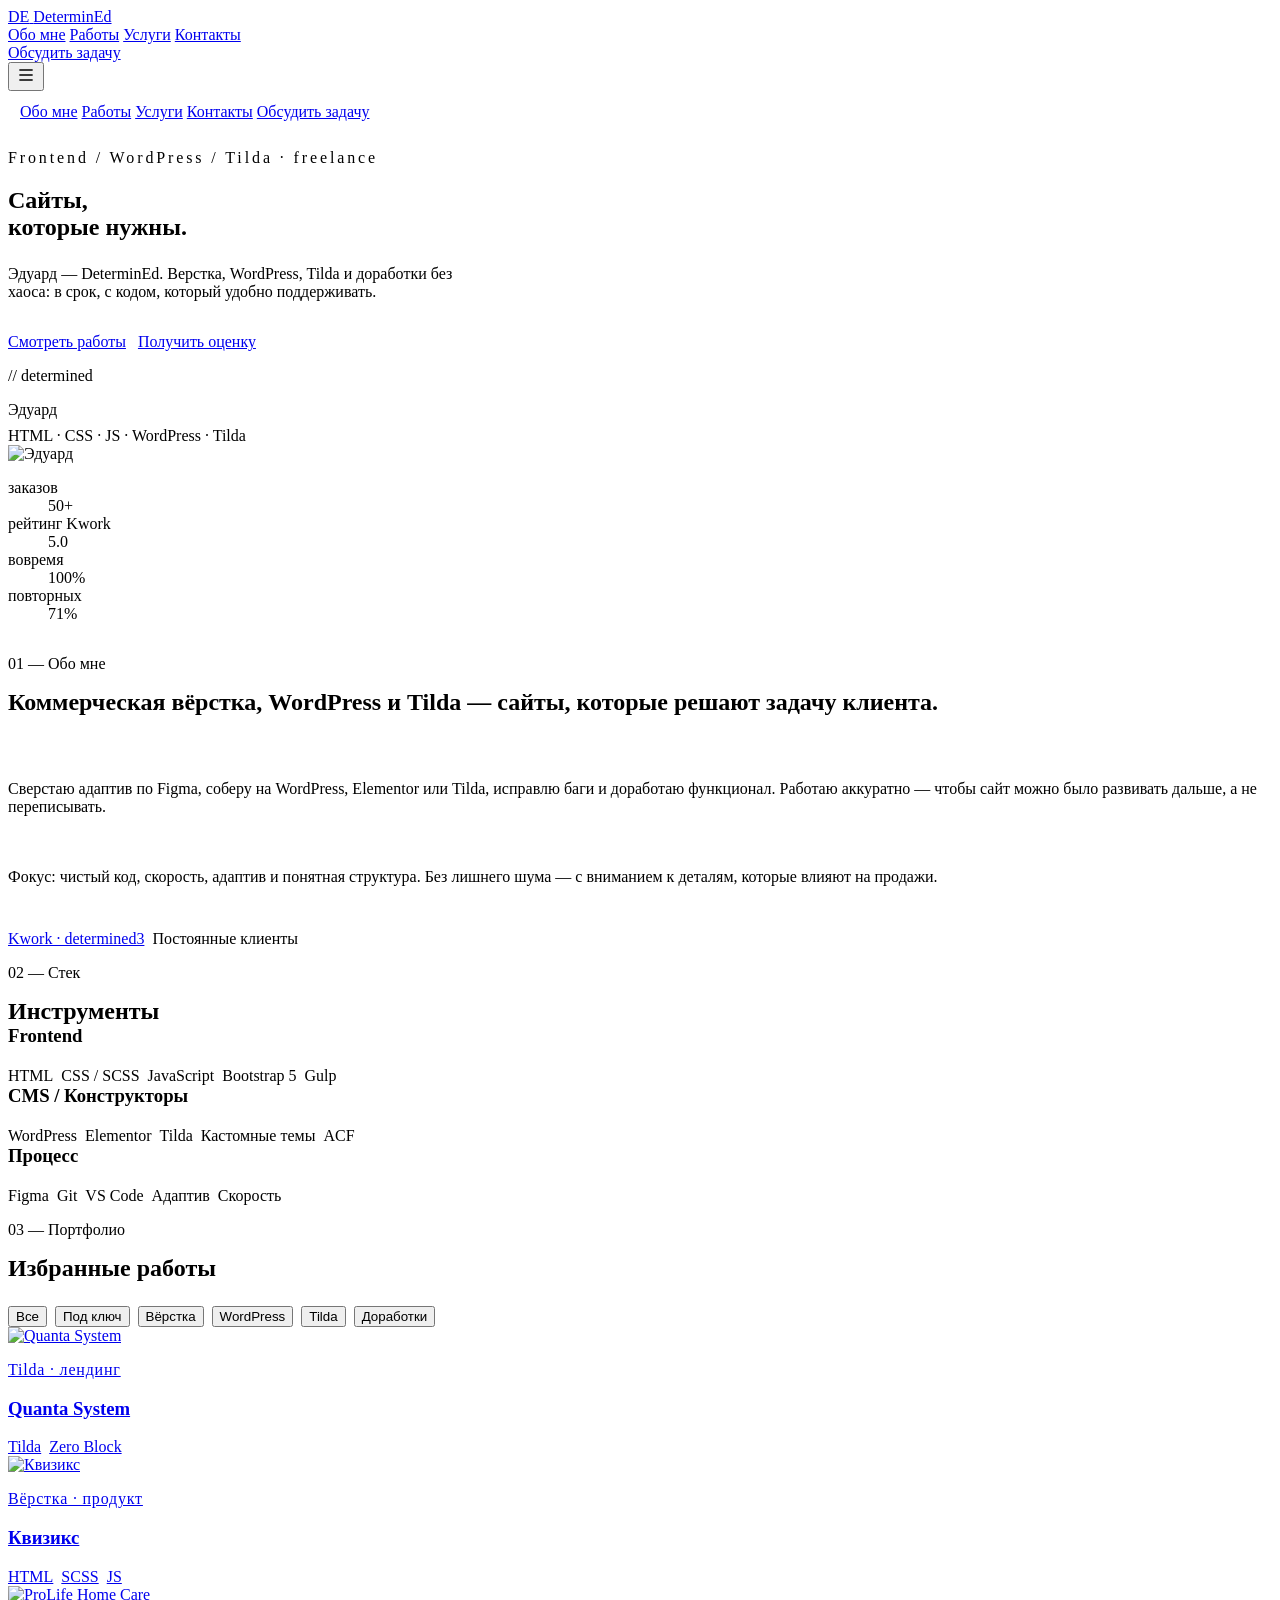
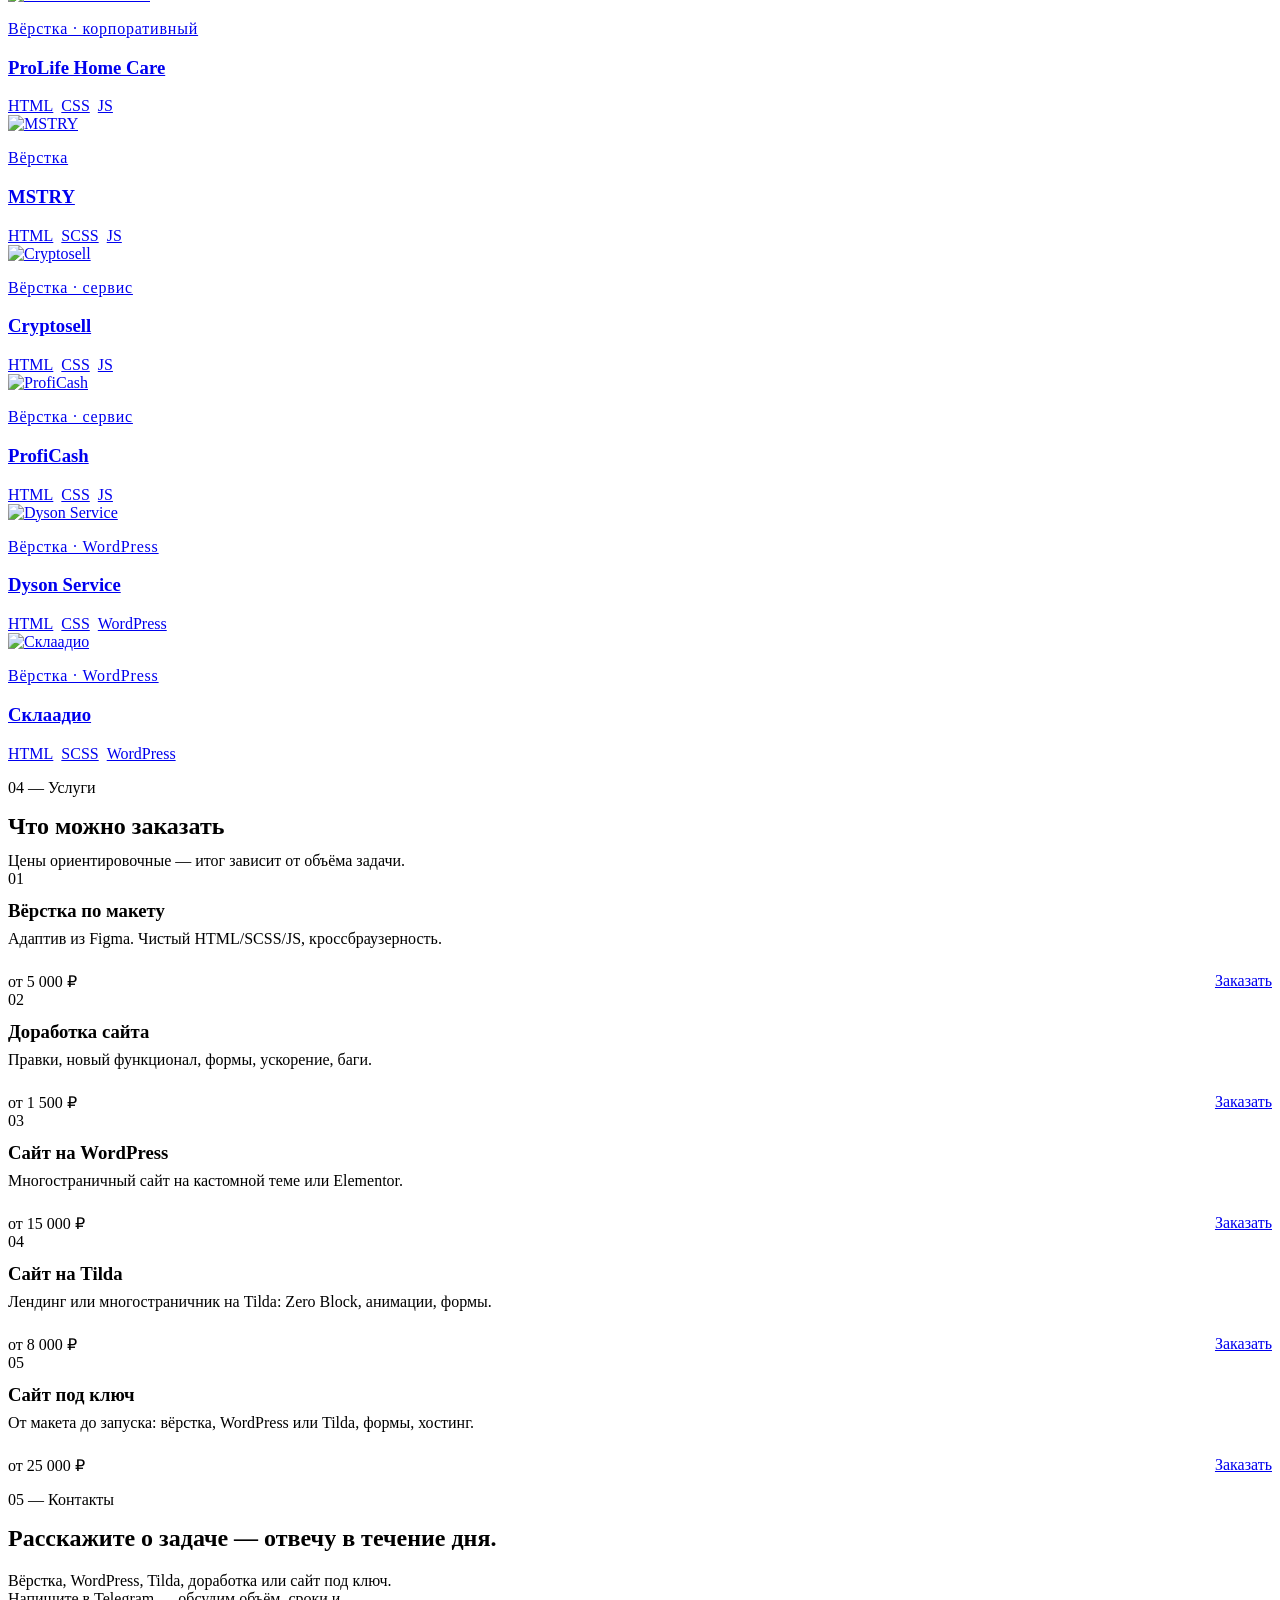
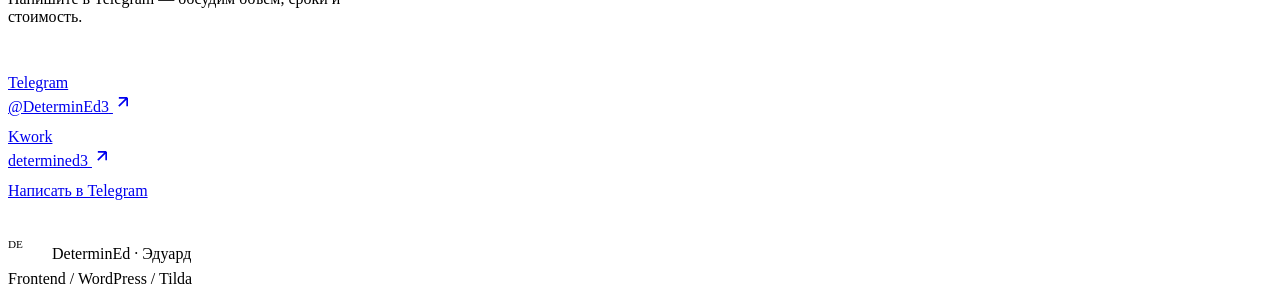
==== index.html @ ca836c9c "Add files via upload" ====
<!DOCTYPE html>
<html lang="ru">
<head>
  <meta charset="utf-8" />
  <meta name="viewport" content="width=device-width, initial-scale=1" />
  <title>DeterminEd — Эдуард</title>
  <meta name="description" content="Эдуард — Frontend, WordPress и Tilda. Верстка, сайты под ключ, доработки." />
  <meta name="theme-color" content="#0C0C0B" />
  <link rel="icon" type="image/svg+xml" href="favicon.svg" />
  <link rel="preconnect" href="https://fonts.googleapis.com" />
  <link rel="preconnect" href="https://fonts.gstatic.com" crossorigin />
  <link href="https://fonts.googleapis.com/css2?family=IBM+Plex+Mono:wght@400;500&family=Newsreader:opsz,wght@6..72,500;6..72,600&family=Outfit:wght@400;500;600&display=swap" rel="stylesheet" />
  <link rel="stylesheet" href="css/styles.css" />
</head>
<body>
  <!-- Header -->
  <header class="site-header">
    <div class="nav-bar">
      <a href="index.html" class="logo">
        <span class="logo-mark">DE</span>
        <span class="logo-text">DeterminEd</span>
      </a>
      <nav class="nav-links">
        <a href="#about">Обо мне</a>
        <a href="#work">Работы</a>
        <a href="#services">Услуги</a>
        <a href="#contact">Контакты</a>
      </nav>
      <div class="nav-cta">
        <a href="#contact" class="btn btn-primary btn-sm">Обсудить задачу</a>
      </div>
      <button type="button" class="menu-btn" id="menu-btn" aria-label="Открыть меню" aria-expanded="false">
        <svg width="20" height="20" viewBox="0 0 24 24" fill="none" stroke="currentColor" stroke-width="2"><path d="M4 6h16M4 12h16M4 18h16"/></svg>
      </button>
    </div>
    <div class="mobile-menu" id="mobile-menu">
      <nav style="padding:0.75rem">
        <a href="#about">Обо мне</a>
        <a href="#work">Работы</a>
        <a href="#services">Услуги</a>
        <a href="#contact">Контакты</a>
        <a href="#contact" class="btn btn-primary">Обсудить задачу</a>
      </nav>
    </div>
  </header>

  <!-- Hero -->
  <section class="hero">
    <div class="hero-grid">
      <div class="hero-animate">
        <p class="font-mono text-xs text-muted uppercase" style="letter-spacing:0.18em">Frontend / WordPress / Tilda · freelance</p>
        <h1 class="font-display text-5xl leading-tight tracking-tight" style="margin:1.25rem 0 0">
          Сайты,<br />которые нужны.
        </h1>
        <p class="text-lg text-muted" style="margin:1.5rem 0 0; max-width:28rem">
          Эдуард — DeterminEd. Верстка, WordPress, Tilda и доработки без хаоса: в срок, с кодом, который удобно поддерживать.
        </p>
        <div class="hero-animate-delay" style="margin-top:2rem; display:flex; flex-wrap:wrap; gap:0.75rem">
          <a href="#work" class="btn btn-primary btn-lg">Смотреть работы</a>
          <a href="#contact" class="btn btn-outline btn-lg">Получить оценку</a>
        </div>
      </div>
      <div class="hero-card hero-animate hero-animate-delay-2">
        <div class="hero-card-top">
          <div>
            <p class="font-mono text-xs text-muted">// determined</p>
            <p class="font-display text-4xl tracking-tight" style="margin:1rem 0 0">Эдуард</p>
            <p class="text-muted" style="margin:0.5rem 0 0">HTML · CSS · JS · WordPress · Tilda</p>
          </div>
          <div class="hero-avatar-wrap">
            <img src="images/avatar.jpg" alt="Эдуард" class="hero-avatar" width="96" height="96" />
          </div>
        </div>
        <dl class="stats">
          <div><dt>заказов</dt><dd>50+</dd></div>
          <div><dt>рейтинг Kwork</dt><dd>5.0</dd></div>
          <div><dt>вовремя</dt><dd>100%</dd></div>
          <div><dt>повторных</dt><dd>71%</dd></div>
        </dl>
      </div>
    </div>
  </section>

  <!-- About -->
  <section id="about" class="section">
    <div class="container about-grid" style="display:grid; gap:3rem">
      <div class="reveal">
        <p class="section-label">01 — Обо мне</p>
        <h2 class="font-display text-4xl tracking-tight" style="margin:1rem 0 0">
          Коммерческая вёрстка, WordPress и Tilda — сайты, которые решают задачу клиента.
        </h2>
      </div>
      <div class="text-muted reveal reveal-delay-2" style="display:flex; flex-direction:column; gap:1.25rem">
        <p>Сверстаю адаптив по Figma, соберу на WordPress, Elementor или Tilda, исправлю баги и доработаю функционал. Работаю аккуратно — чтобы сайт можно было развивать дальше, а не переписывать.</p>
        <p>Фокус: чистый код, скорость, адаптив и понятная структура. Без лишнего шума — с вниманием к деталям, которые влияют на продажи.</p>
        <div style="display:flex; flex-wrap:wrap; gap:0.5rem; padding-top:0.5rem">
          <a href="https://kwork.ru/user/determined3" target="_blank" rel="noreferrer" class="pill">Kwork · determined3</a>
          <span class="pill text-muted">Постоянные клиенты</span>
        </div>
      </div>
    </div>
  </section>

  <!-- Stack -->
  <section id="stack" class="section" style="background:var(--surface)">
    <div class="container">
      <div class="reveal">
        <p class="section-label">02 — Стек</p>
        <h2 class="font-display text-4xl tracking-tight" style="margin:1rem 0 0">Инструменты</h2>
      </div>
      <div class="stack-grid">
        <article class="stack-card reveal-scale reveal-delay-1">
          <h3 class="text-lg" style="margin:0">Frontend</h3>
          <div style="margin-top:1.25rem; display:flex; flex-wrap:wrap; gap:0.5rem">
            <span class="tag">HTML</span>
            <span class="tag">CSS / SCSS</span>
            <span class="tag">JavaScript</span>
            <span class="tag">Bootstrap 5</span>
            <span class="tag">Gulp</span>
          </div>
        </article>
        <article class="stack-card reveal-scale reveal-delay-2">
          <h3 class="text-lg" style="margin:0">CMS / Конструкторы</h3>
          <div style="margin-top:1.25rem; display:flex; flex-wrap:wrap; gap:0.5rem">
            <span class="tag">WordPress</span>
            <span class="tag">Elementor</span>
            <span class="tag">Tilda</span>
            <span class="tag">Кастомные темы</span>
            <span class="tag">ACF</span>
          </div>
        </article>
        <article class="stack-card reveal-scale reveal-delay-3">
          <h3 class="text-lg" style="margin:0">Процесс</h3>
          <div style="margin-top:1.25rem; display:flex; flex-wrap:wrap; gap:0.5rem">
            <span class="tag">Figma</span>
            <span class="tag">Git</span>
            <span class="tag">VS Code</span>
            <span class="tag">Адаптив</span>
            <span class="tag">Скорость</span>
          </div>
        </article>
      </div>
    </div>
  </section>

  <!-- Work -->
  <section id="work" class="section">
    <div class="container">
      <div class="reveal" style="display:flex; flex-direction:column; gap:1.5rem">
        <div>
          <p class="section-label">03 — Портфолио</p>
          <h2 class="font-display text-4xl tracking-tight" style="margin:1rem 0 0">Избранные работы</h2>
        </div>
        <div style="display:flex; flex-wrap:wrap; gap:0.5rem">
          <button type="button" class="filter-btn active" data-filter="all">Все</button>
          <button type="button" class="filter-btn" data-filter="full">Под ключ</button>
          <button type="button" class="filter-btn" data-filter="layout">Вёрстка</button>
          <button type="button" class="filter-btn" data-filter="wordpress">WordPress</button>
          <button type="button" class="filter-btn" data-filter="tilda">Tilda</button>
          <button type="button" class="filter-btn" data-filter="fix">Доработки</button>
        </div>
      </div>

      <div class="projects-grid">
        <a href="projects/quanta.html" class="project-card reveal-scale reveal-delay-1" data-categories="tilda layout full">
          <div class="thumb"><img src="images/quanta.png" alt="Quanta System" loading="lazy" /></div>
          <div class="body">
            <p class="text-xs text-muted uppercase" style="letter-spacing:0.05em">Tilda · лендинг</p>
            <h3>Quanta System</h3>
            <div style="margin-top:1rem; display:flex; flex-wrap:wrap; gap:0.5rem">
              <span class="tag-sm">Tilda</span><span class="tag-sm">Zero Block</span>
            </div>
          </div>
        </a>
        <a href="projects/kviziks.html" class="project-card reveal-scale reveal-delay-2" data-categories="layout full">
          <div class="thumb"><img src="images/kviziks.png" alt="Квизикс" loading="lazy" /></div>
          <div class="body">
            <p class="text-xs text-muted uppercase" style="letter-spacing:0.05em">Вёрстка · продукт</p>
            <h3>Квизикс</h3>
            <div style="margin-top:1rem; display:flex; flex-wrap:wrap; gap:0.5rem">
              <span class="tag-sm">HTML</span><span class="tag-sm">SCSS</span><span class="tag-sm">JS</span>
            </div>
          </div>
        </a>
        <a href="projects/prolife.html" class="project-card reveal-scale reveal-delay-3" data-categories="layout full">
          <div class="thumb"><img src="images/prolife.png" alt="ProLife Home Care" loading="lazy" /></div>
          <div class="body">
            <p class="text-xs text-muted uppercase" style="letter-spacing:0.05em">Вёрстка · корпоративный</p>
            <h3>ProLife Home Care</h3>
            <div style="margin-top:1rem; display:flex; flex-wrap:wrap; gap:0.5rem">
              <span class="tag-sm">HTML</span><span class="tag-sm">CSS</span><span class="tag-sm">JS</span>
            </div>
          </div>
        </a>
        <a href="projects/mstry.html" class="project-card reveal-scale reveal-delay-4" data-categories="layout">
          <div class="thumb"><img src="images/mstry.png" alt="MSTRY" loading="lazy" /></div>
          <div class="body">
            <p class="text-xs text-muted uppercase" style="letter-spacing:0.05em">Вёрстка</p>
            <h3>MSTRY</h3>
            <div style="margin-top:1rem; display:flex; flex-wrap:wrap; gap:0.5rem">
              <span class="tag-sm">HTML</span><span class="tag-sm">SCSS</span><span class="tag-sm">JS</span>
            </div>
          </div>
        </a>
        <a href="projects/cryptosell.html" class="project-card reveal-scale reveal-delay-5" data-categories="layout">
          <div class="thumb"><img src="images/cryptosell.png" alt="Cryptosell" loading="lazy" /></div>
          <div class="body">
            <p class="text-xs text-muted uppercase" style="letter-spacing:0.05em">Вёрстка · сервис</p>
            <h3>Cryptosell</h3>
            <div style="margin-top:1rem; display:flex; flex-wrap:wrap; gap:0.5rem">
              <span class="tag-sm">HTML</span><span class="tag-sm">CSS</span><span class="tag-sm">JS</span>
            </div>
          </div>
        </a>
        <a href="projects/proficash.html" class="project-card reveal-scale reveal-delay-6" data-categories="layout">
          <div class="thumb"><img src="images/proficash.png" alt="ProfiCash" loading="lazy" /></div>
          <div class="body">
            <p class="text-xs text-muted uppercase" style="letter-spacing:0.05em">Вёрстка · сервис</p>
            <h3>ProfiCash</h3>
            <div style="margin-top:1rem; display:flex; flex-wrap:wrap; gap:0.5rem">
              <span class="tag-sm">HTML</span><span class="tag-sm">CSS</span><span class="tag-sm">JS</span>
            </div>
          </div>
        </a>
        <a href="projects/dyson.html" class="project-card reveal-scale reveal-delay-6" data-categories="layout wordpress">
          <div class="thumb"><img src="images/dyson.png" alt="Dyson Service" loading="lazy" /></div>
          <div class="body">
            <p class="text-xs text-muted uppercase" style="letter-spacing:0.05em">Вёрстка · WordPress</p>
            <h3>Dyson Service</h3>
            <div style="margin-top:1rem; display:flex; flex-wrap:wrap; gap:0.5rem">
              <span class="tag-sm">HTML</span><span class="tag-sm">CSS</span><span class="tag-sm">WordPress</span>
            </div>
          </div>
        </a>
        <a href="projects/sklaadio.html" class="project-card reveal-scale reveal-delay-6" data-categories="layout wordpress">
          <div class="thumb"><img src="images/sklaadio.png" alt="Склаадио" loading="lazy" /></div>
          <div class="body">
            <p class="text-xs text-muted uppercase" style="letter-spacing:0.05em">Вёрстка · WordPress</p>
            <h3>Склаадио</h3>
            <div style="margin-top:1rem; display:flex; flex-wrap:wrap; gap:0.5rem">
              <span class="tag-sm">HTML</span><span class="tag-sm">SCSS</span><span class="tag-sm">WordPress</span>
            </div>
          </div>
        </a>
      </div>
    </div>
  </section>

  <!-- Services -->
  <section id="services" class="section" style="background:var(--surface)">
    <div class="container">
      <div class="reveal">
        <p class="section-label">04 — Услуги</p>
        <h2 class="font-display text-4xl tracking-tight" style="margin:1rem 0 0">Что можно заказать</h2>
        <p class="text-sm text-muted" style="margin:0.75rem 0 0; max-width:28rem">Цены ориентировочные — итог зависит от объёма задачи.</p>
      </div>
      <div class="services-grid">
        <article class="service-card reveal-scale reveal-delay-1">
          <span class="font-mono text-xs text-muted">01</span>
          <h3 class="text-xl" style="margin:0.75rem 0 0">Вёрстка по макету</h3>
          <p class="text-muted" style="margin:0.5rem 0 0; flex:1">Адаптив из Figma. Чистый HTML/SCSS/JS, кроссбраузерность.</p>
          <div style="margin-top:1.5rem; display:flex; align-items:center; justify-content:space-between">
            <span class="price">от 5 000 ₽</span>
            <a href="#contact" class="text-sm text-muted">Заказать</a>
          </div>
        </article>
        <article class="service-card reveal-scale reveal-delay-2">
          <span class="font-mono text-xs text-muted">02</span>
          <h3 class="text-xl" style="margin:0.75rem 0 0">Доработка сайта</h3>
          <p class="text-muted" style="margin:0.5rem 0 0; flex:1">Правки, новый функционал, формы, ускорение, баги.</p>
          <div style="margin-top:1.5rem; display:flex; align-items:center; justify-content:space-between">
            <span class="price">от 1 500 ₽</span>
            <a href="#contact" class="text-sm text-muted">Заказать</a>
          </div>
        </article>
        <article class="service-card reveal-scale reveal-delay-3">
          <span class="font-mono text-xs text-muted">03</span>
          <h3 class="text-xl" style="margin:0.75rem 0 0">Сайт на WordPress</h3>
          <p class="text-muted" style="margin:0.5rem 0 0; flex:1">Многостраничный сайт на кастомной теме или Elementor.</p>
          <div style="margin-top:1.5rem; display:flex; align-items:center; justify-content:space-between">
            <span class="price">от 15 000 ₽</span>
            <a href="#contact" class="text-sm text-muted">Заказать</a>
          </div>
        </article>
        <article class="service-card reveal-scale reveal-delay-4">
          <span class="font-mono text-xs text-muted">04</span>
          <h3 class="text-xl" style="margin:0.75rem 0 0">Сайт на Tilda</h3>
          <p class="text-muted" style="margin:0.5rem 0 0; flex:1">Лендинг или многостраничник на Tilda: Zero Block, анимации, формы.</p>
          <div style="margin-top:1.5rem; display:flex; align-items:center; justify-content:space-between">
            <span class="price">от 8 000 ₽</span>
            <a href="#contact" class="text-sm text-muted">Заказать</a>
          </div>
        </article>
        <article class="service-card reveal-scale reveal-delay-5">
          <span class="font-mono text-xs text-muted">05</span>
          <h3 class="text-xl" style="margin:0.75rem 0 0">Сайт под ключ</h3>
          <p class="text-muted" style="margin:0.5rem 0 0; flex:1">От макета до запуска: вёрстка, WordPress или Tilda, формы, хостинг.</p>
          <div style="margin-top:1.5rem; display:flex; align-items:center; justify-content:space-between">
            <span class="price">от 25 000 ₽</span>
            <a href="#contact" class="text-sm text-muted">Заказать</a>
          </div>
        </article>
      </div>
    </div>
  </section>

  <!-- Contact -->
  <section id="contact" class="section">
    <div class="container contact-grid" style="display:grid; gap:3rem">
      <div class="reveal">
        <p class="section-label">05 — Контакты</p>
        <h2 class="font-display text-4xl tracking-tight" style="margin:1rem 0 0">Расскажите о задаче — отвечу в течение дня.</h2>
        <p class="text-muted" style="margin:1.25rem 0 0; max-width:24rem">
          Вёрстка, WordPress, Tilda, доработка или сайт под ключ. Напишите в Telegram — обсудим объём, сроки и стоимость.
        </p>
      </div>
      <div class="reveal reveal-delay-2" style="display:flex; flex-direction:column; gap:0.75rem">
        <a href="https://t.me/DeterminEd3" target="_blank" rel="noreferrer" class="contact-link">
          <span>
            <span class="text-sm text-muted" style="display:block">Telegram</span>
            <span class="text-lg">@DeterminEd3</span>
          </span>
          <svg width="20" height="20" viewBox="0 0 24 24" fill="none" stroke="currentColor" stroke-width="2" class="text-muted"><path d="M7 17L17 7M17 7H7M17 7v10"/></svg>
        </a>
        <a href="https://kwork.ru/user/determined3" target="_blank" rel="noreferrer" class="contact-link">
          <span>
            <span class="text-sm text-muted" style="display:block">Kwork</span>
            <span class="text-lg">determined3</span>
          </span>
          <svg width="20" height="20" viewBox="0 0 24 24" fill="none" stroke="currentColor" stroke-width="2" class="text-muted"><path d="M7 17L17 7M17 7H7M17 7v10"/></svg>
        </a>
        <a href="https://t.me/DeterminEd3" target="_blank" rel="noreferrer" class="btn btn-primary btn-lg" style="height:3.5rem">Написать в Telegram</a>
      </div>
    </div>
  </section>

  <!-- Footer -->
  <footer class="site-footer">
    <div class="footer-inner">
      <div style="display:flex; align-items:center; gap:0.75rem">
        <span class="logo-mark" style="width:2rem;height:2rem;font-size:0.7rem">DE</span>
        <span class="text-sm">DeterminEd · Эдуард</span>
      </div>
      <p class="text-sm text-muted" style="margin:0">Frontend / WordPress / Tilda</p>
    </div>
  </footer>

  <script src="js/main.js"></script>
</body>
</html>
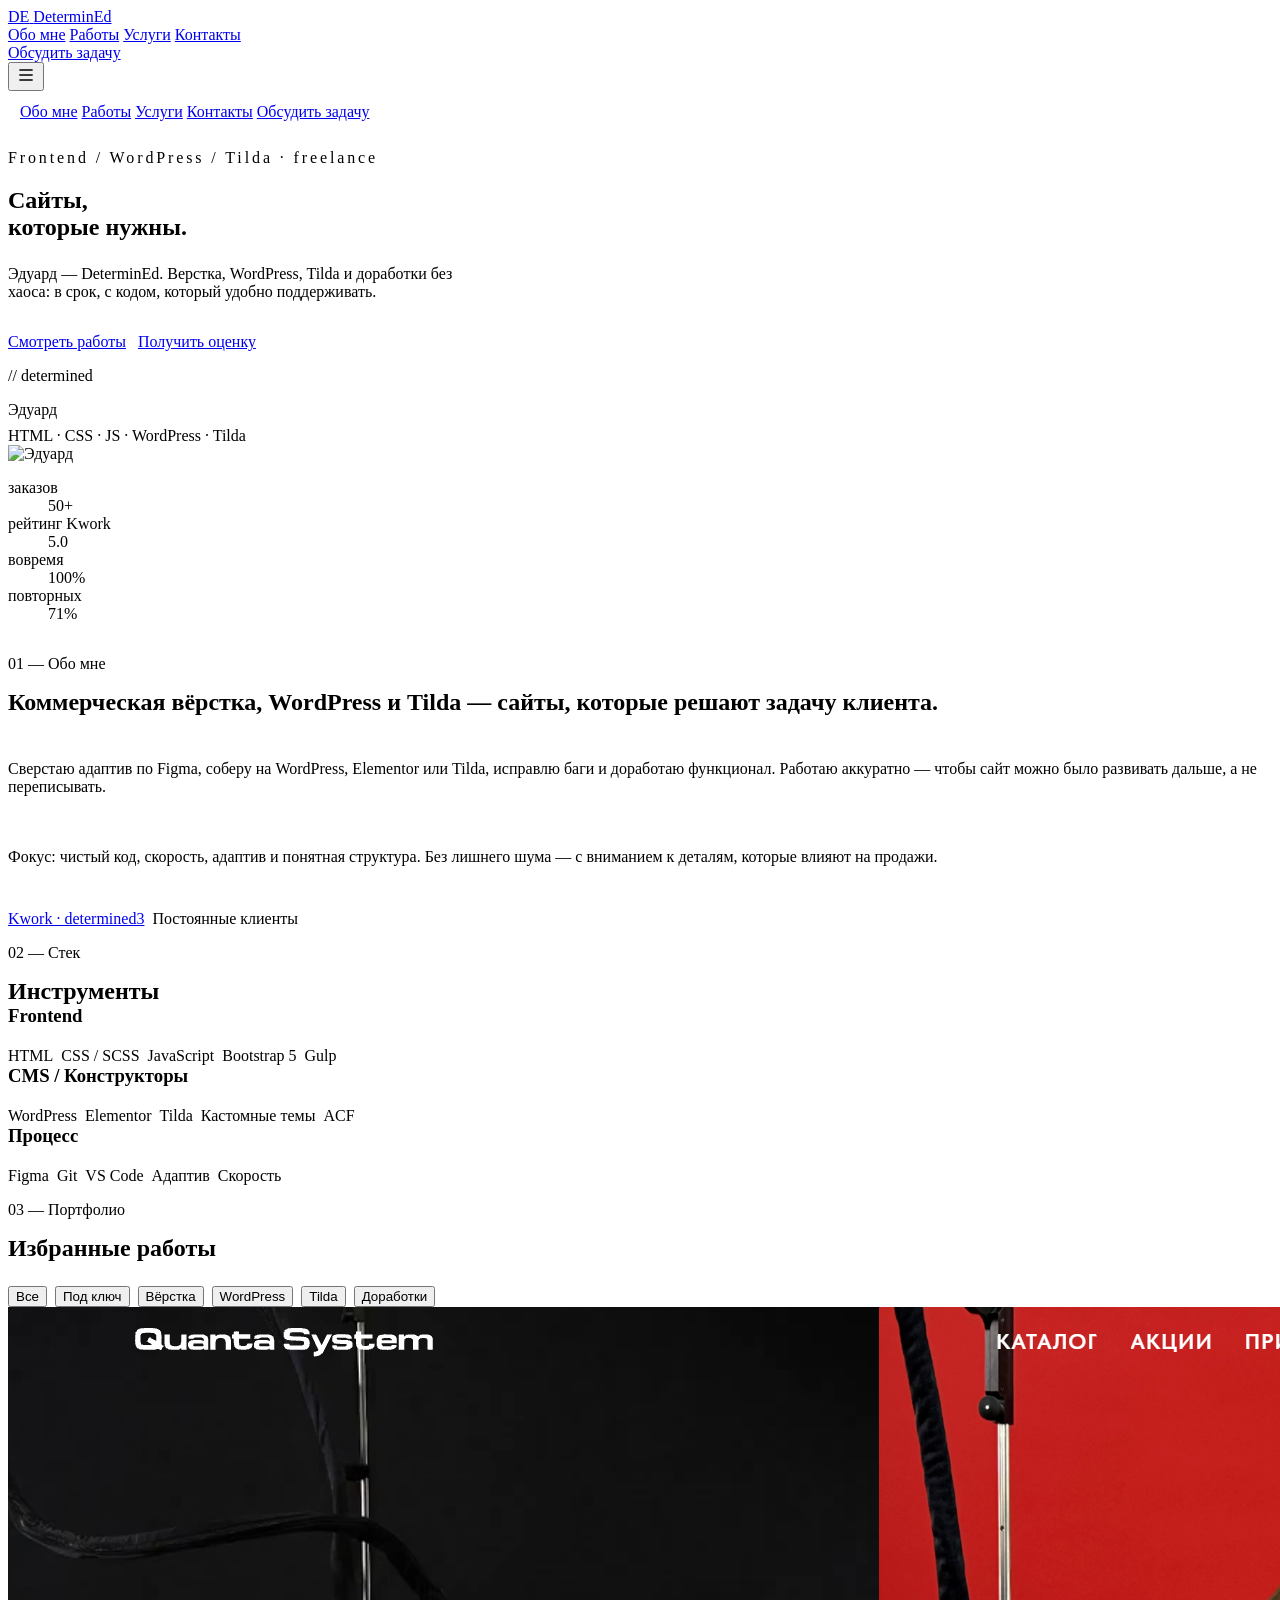
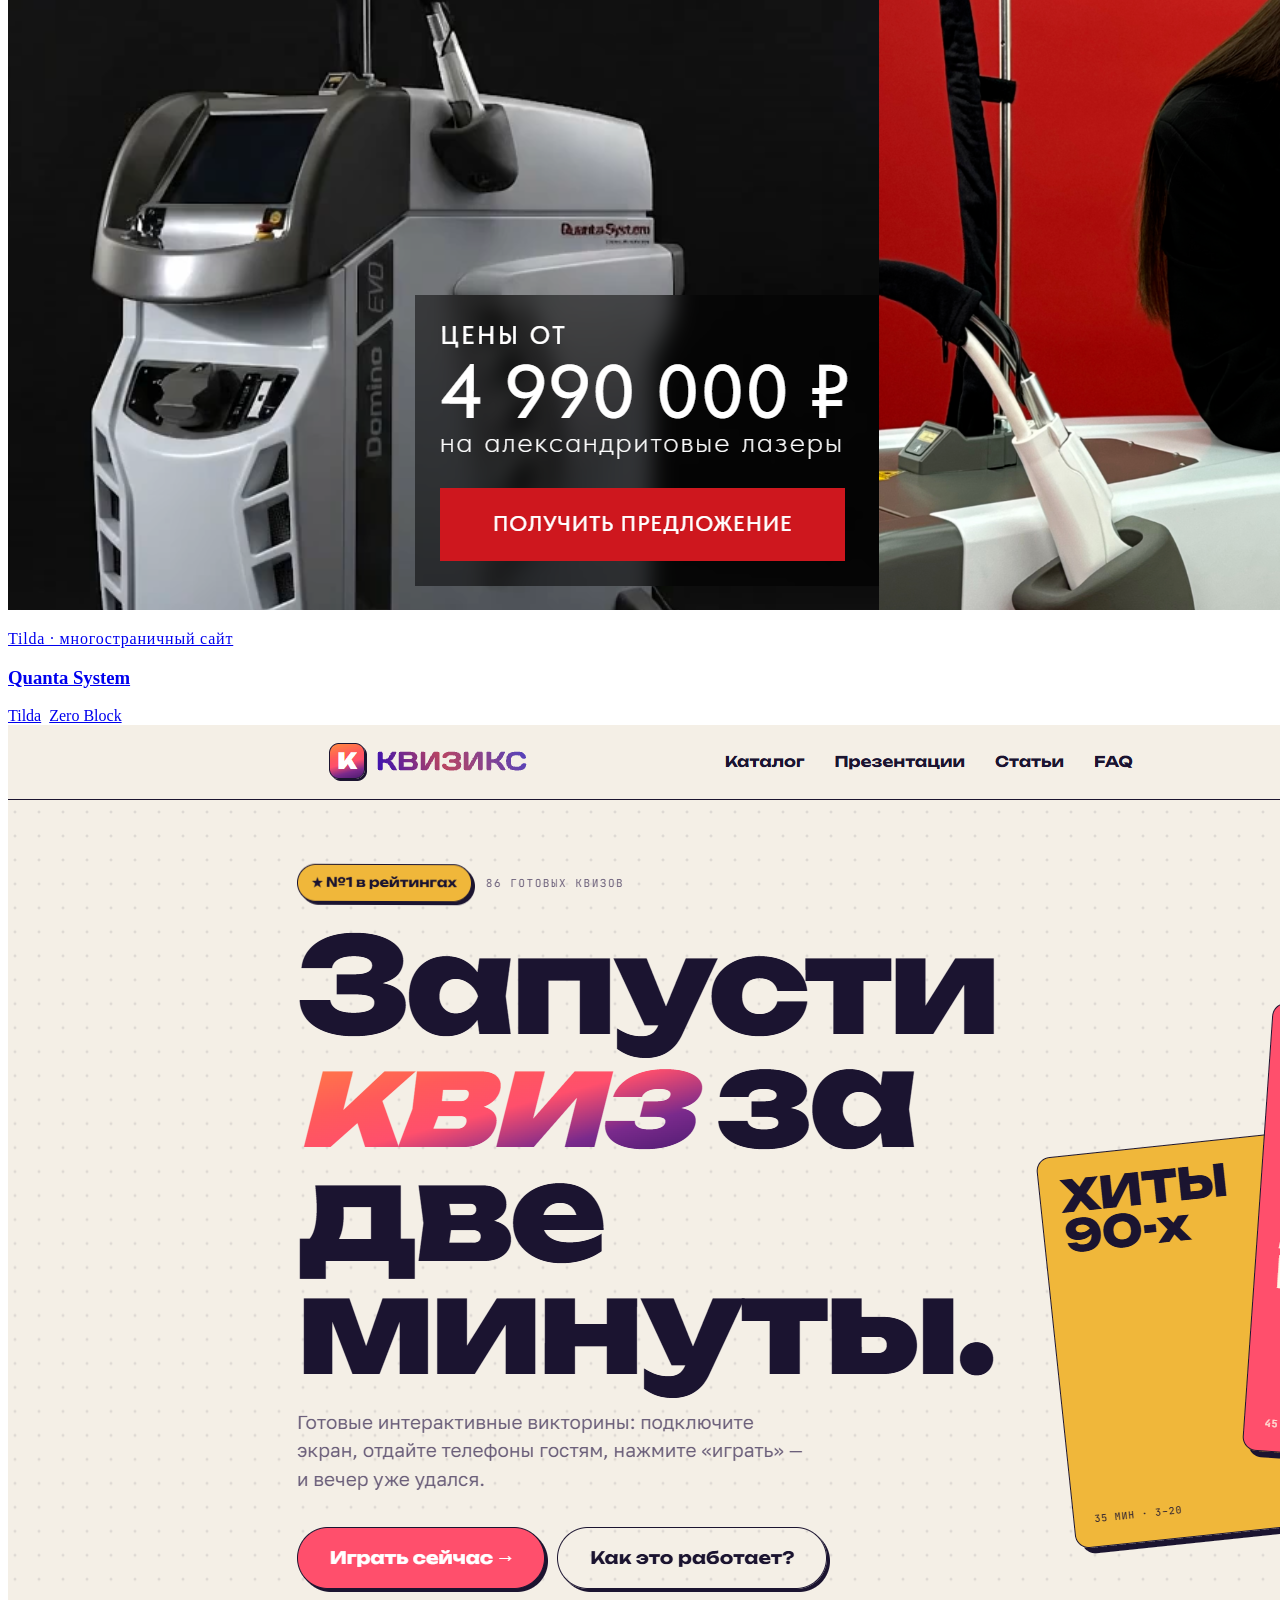
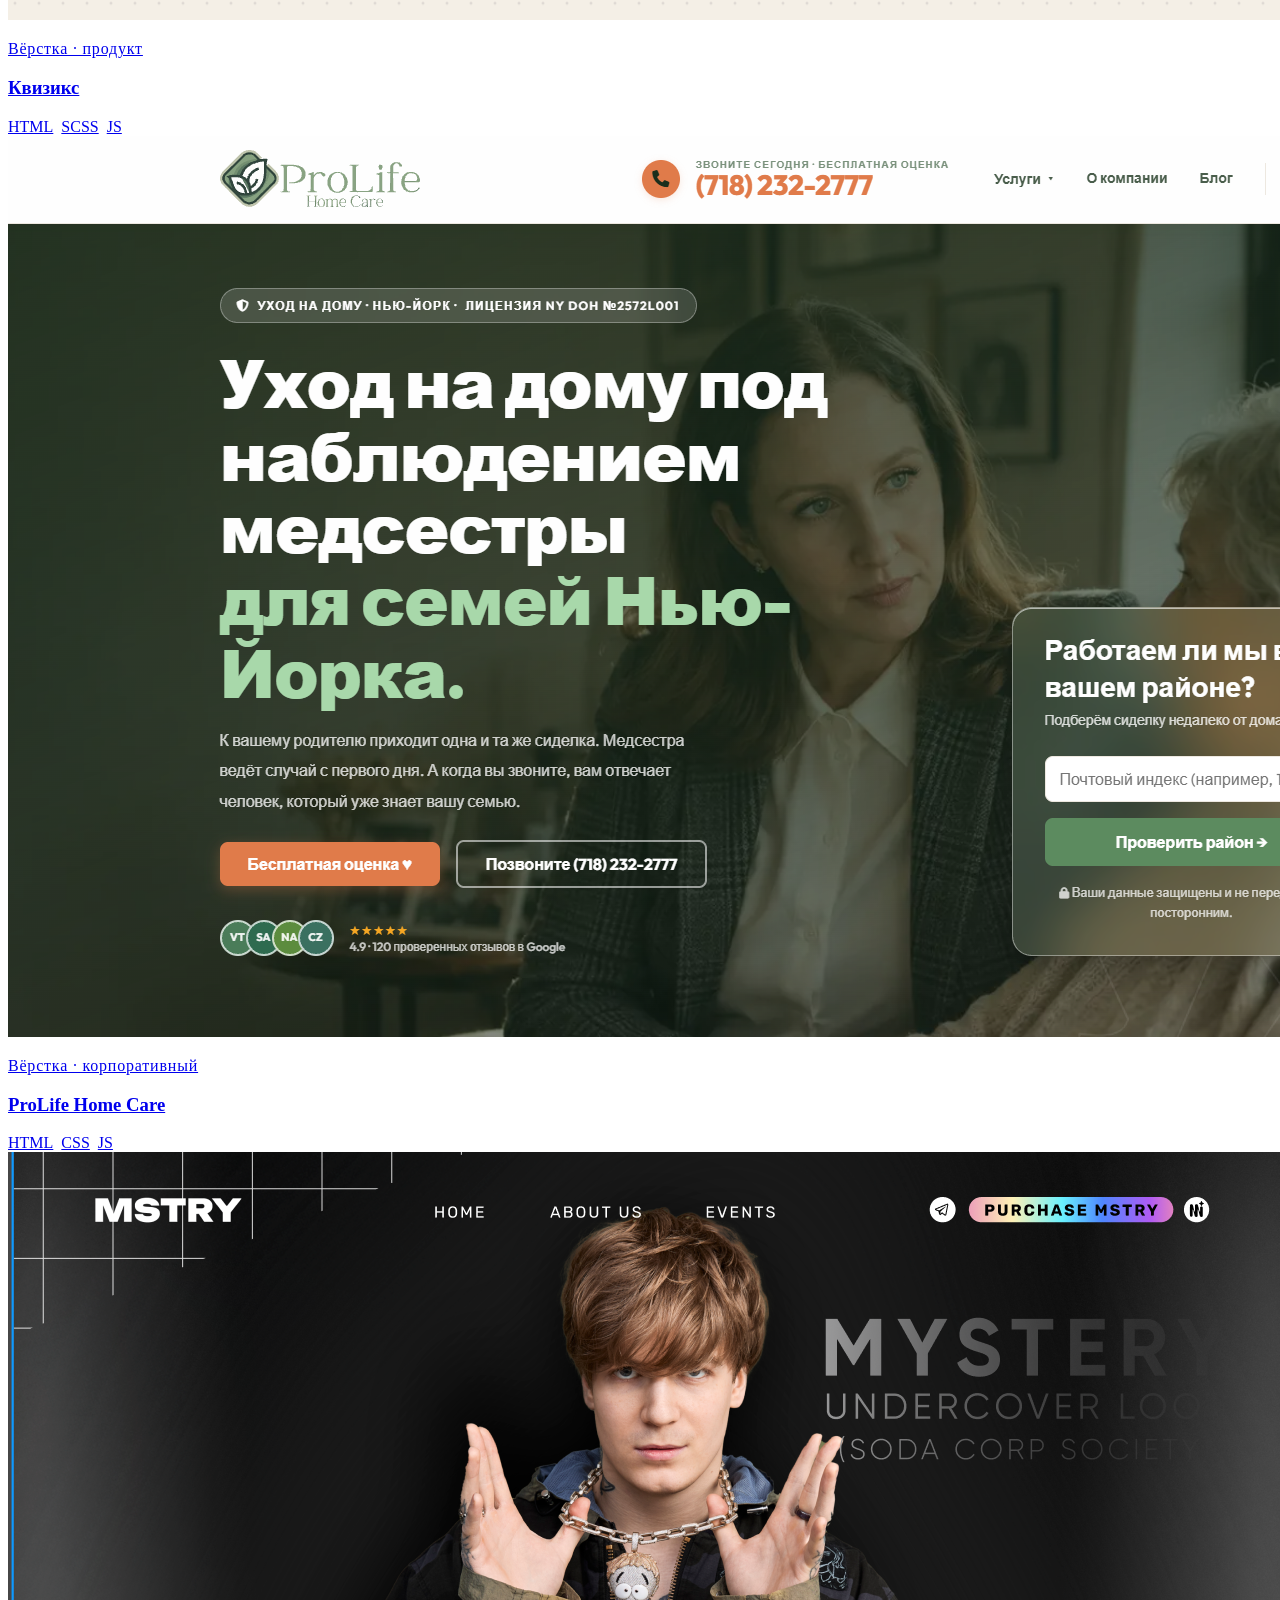
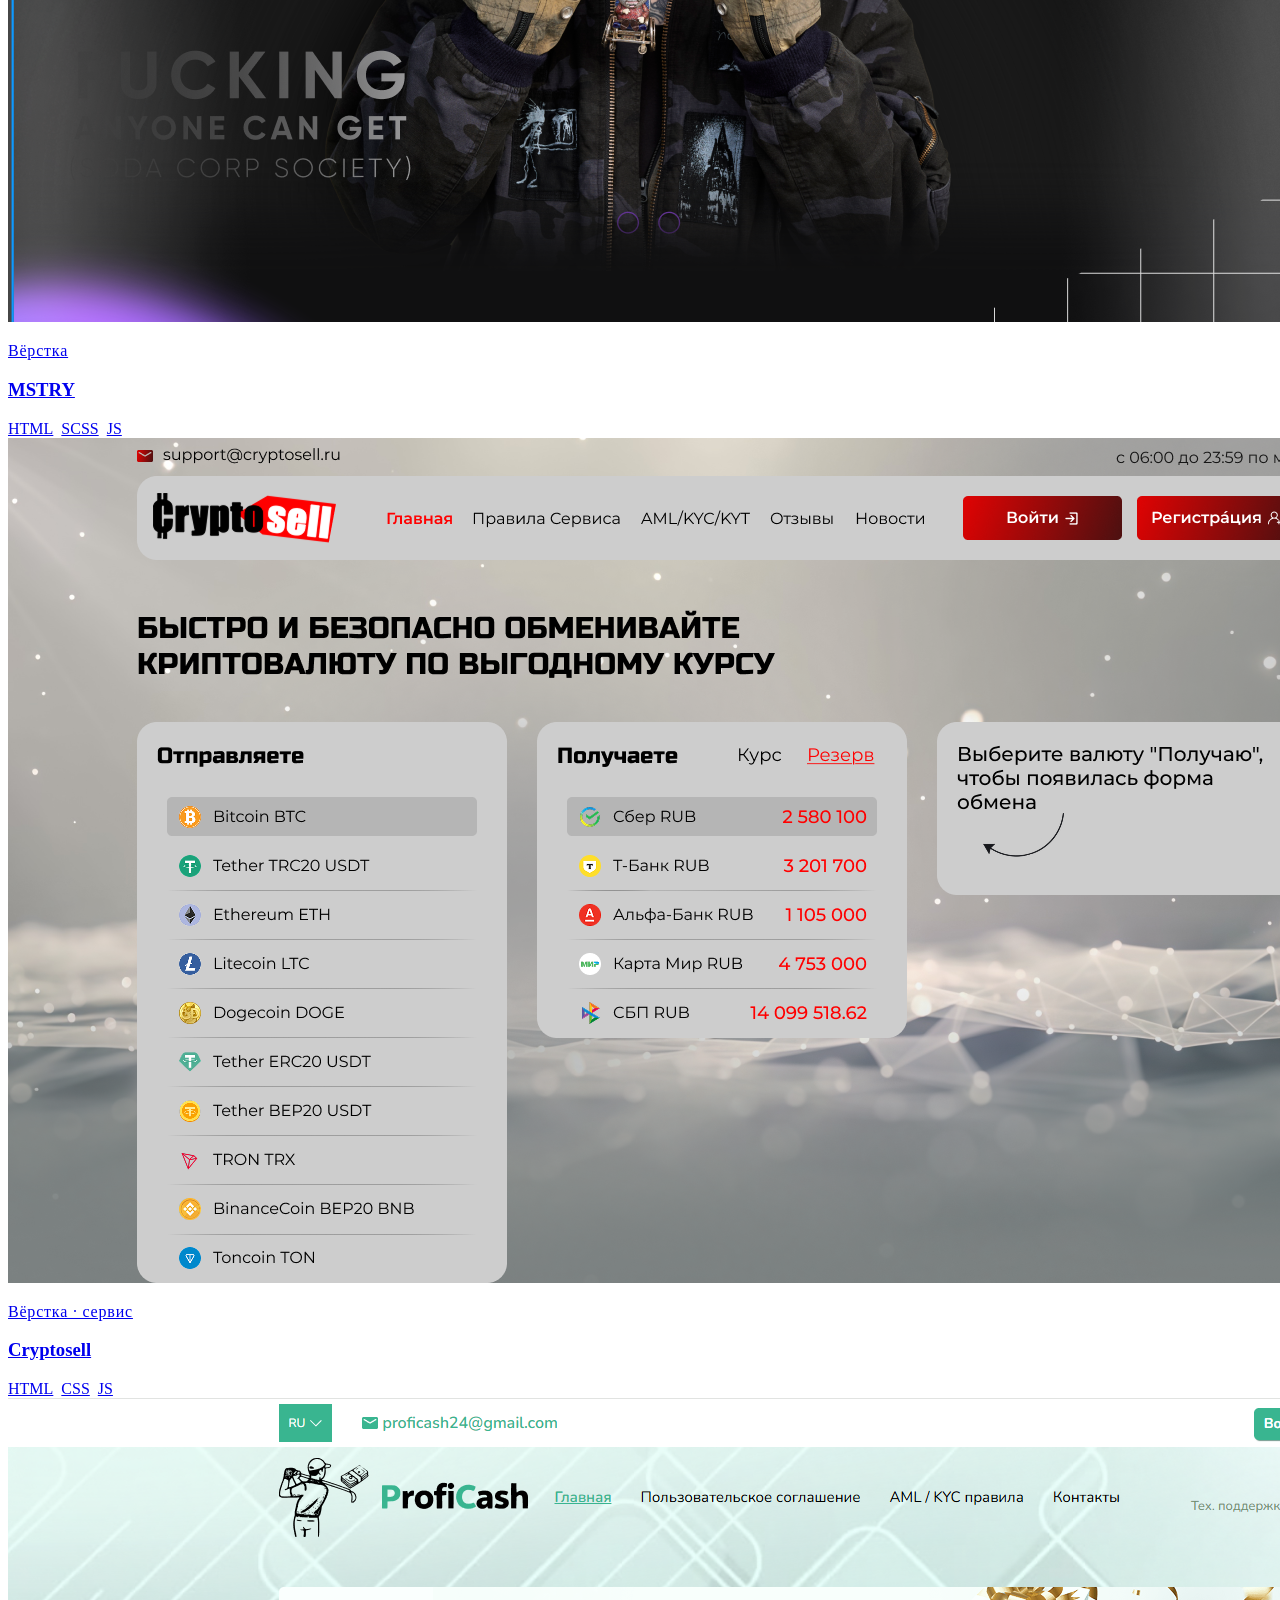
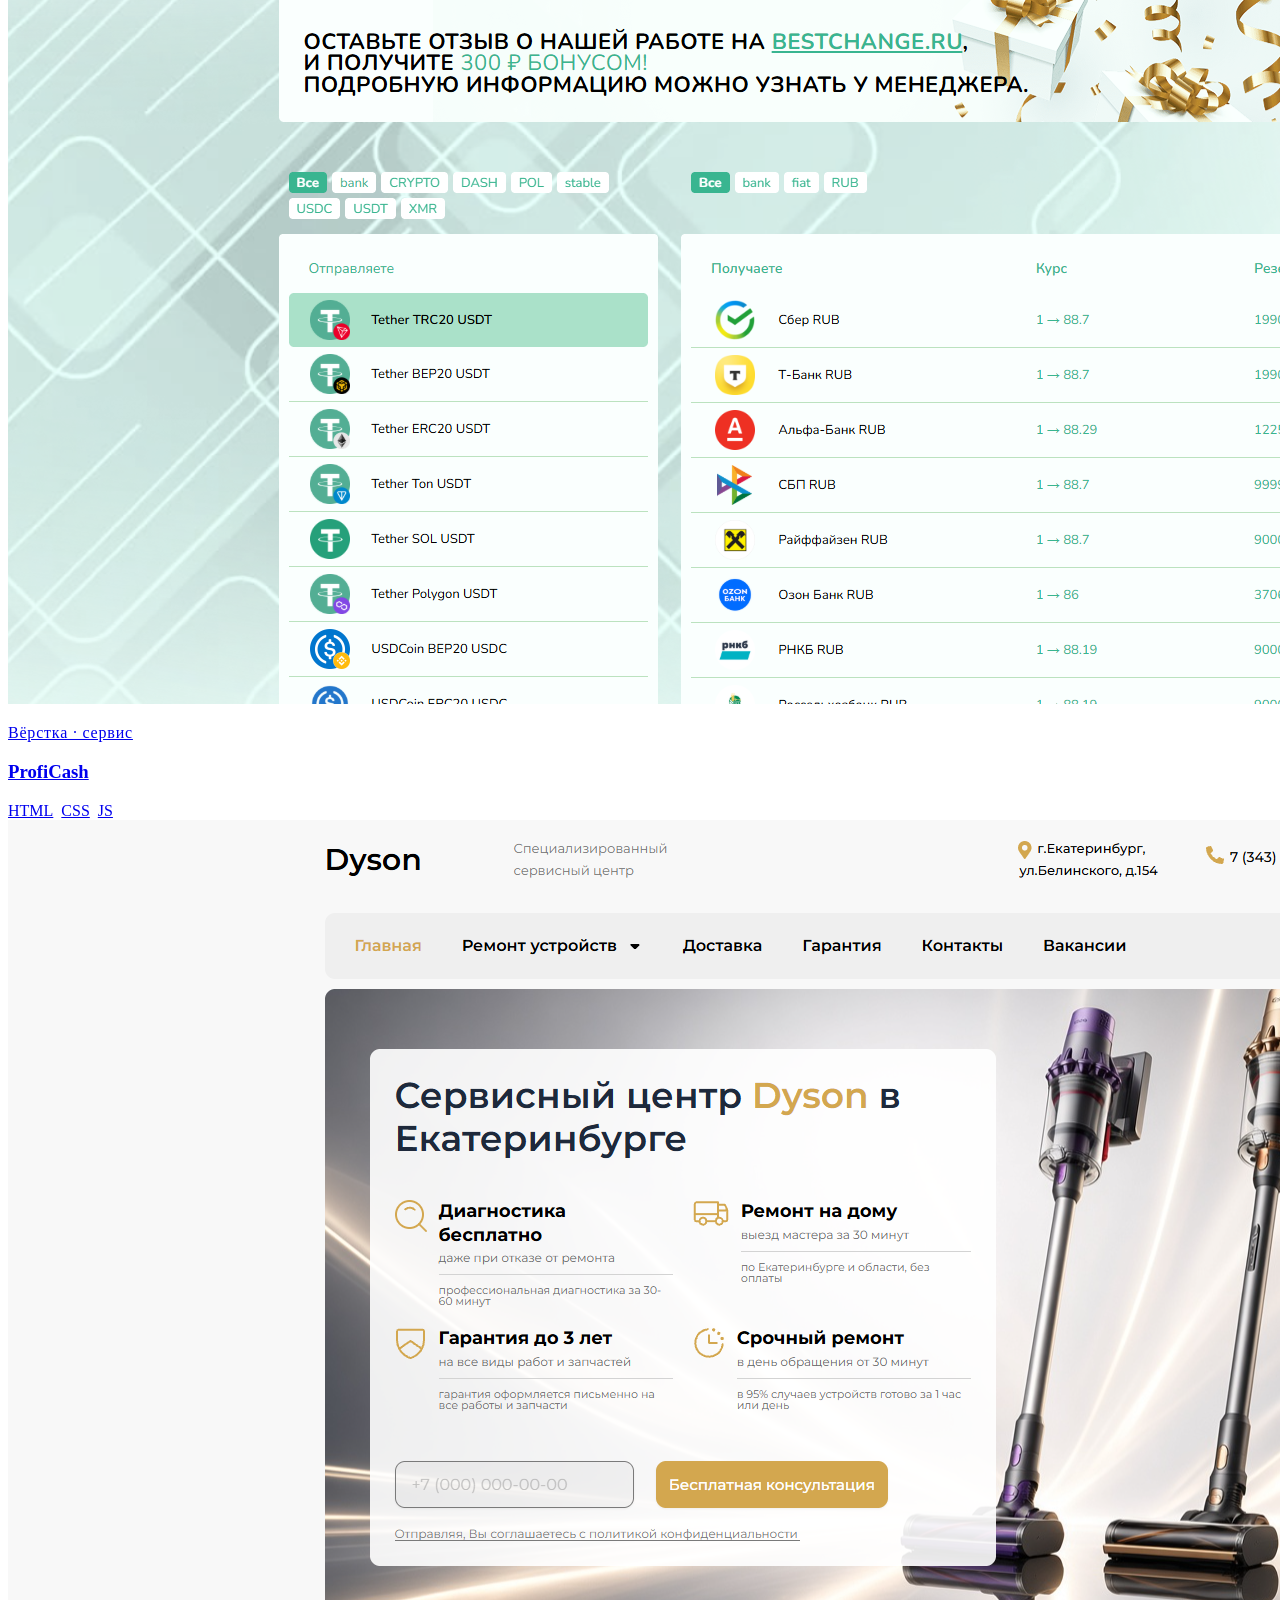
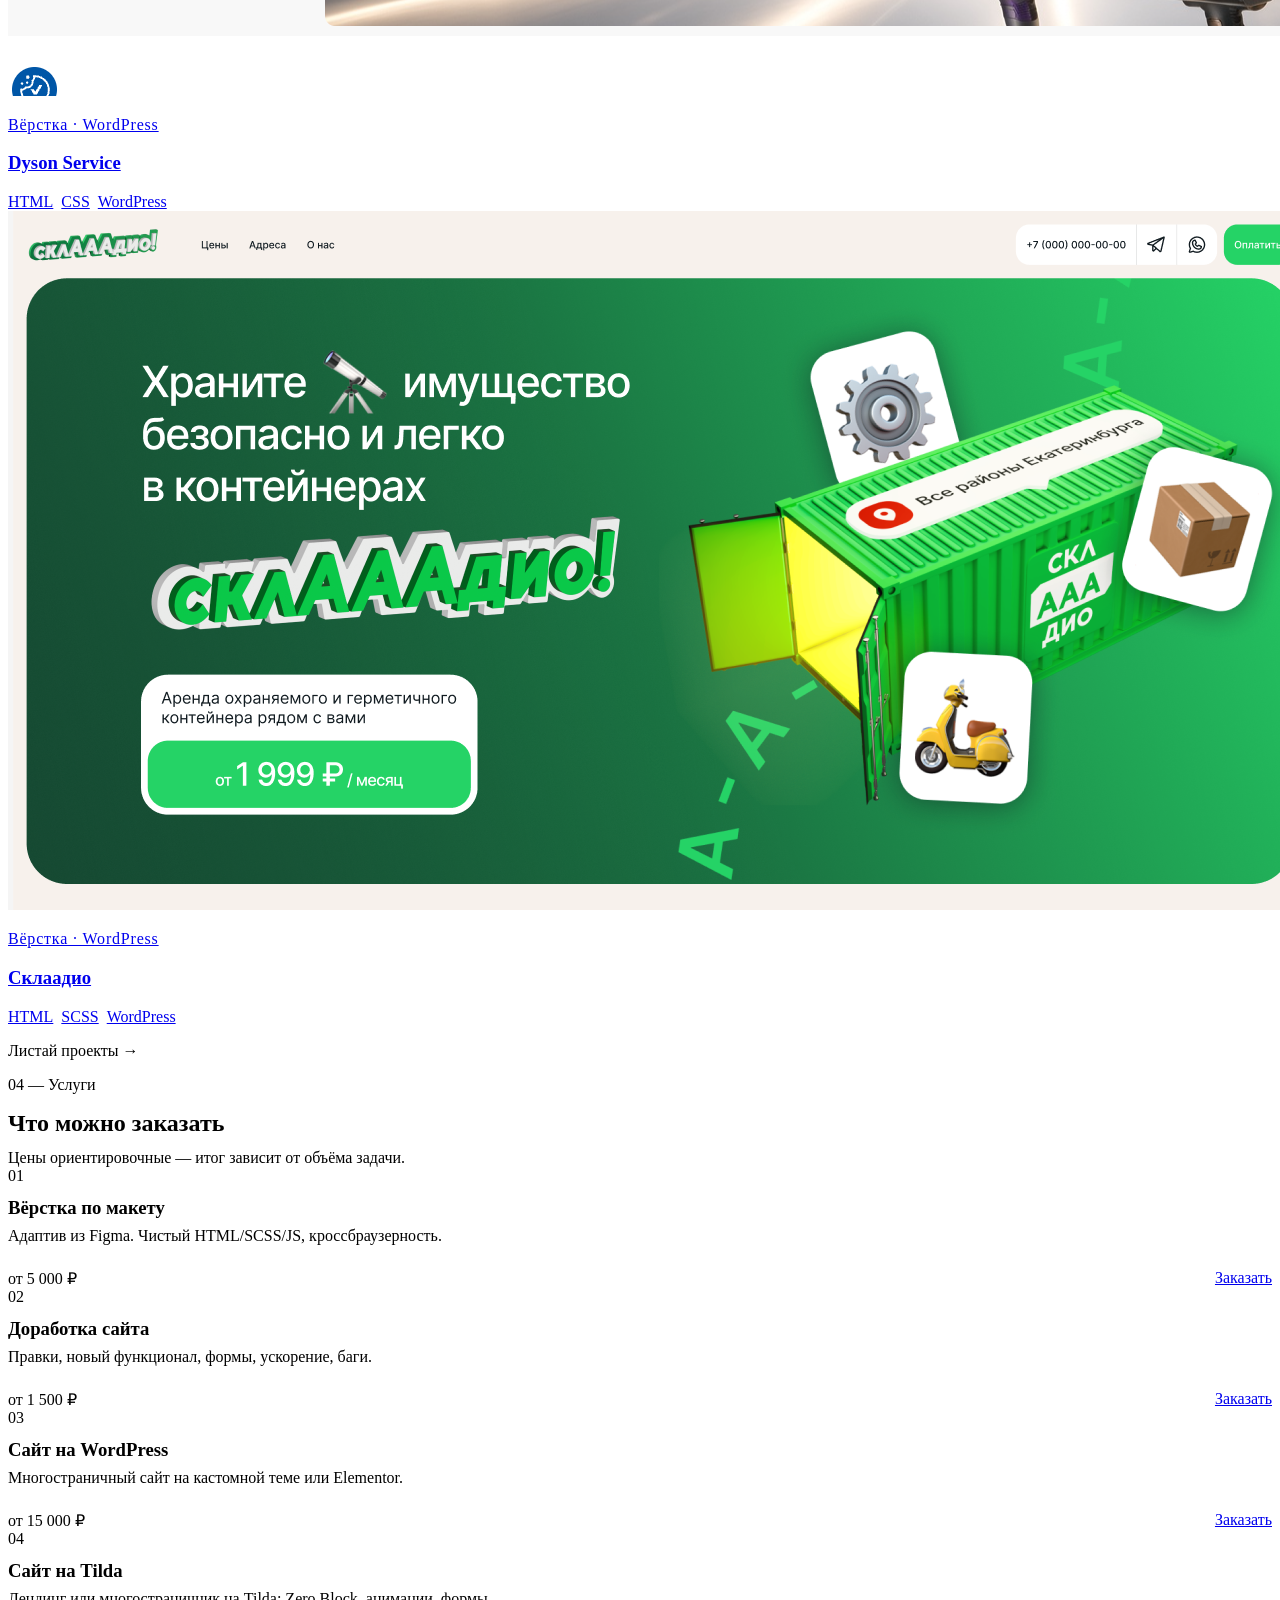
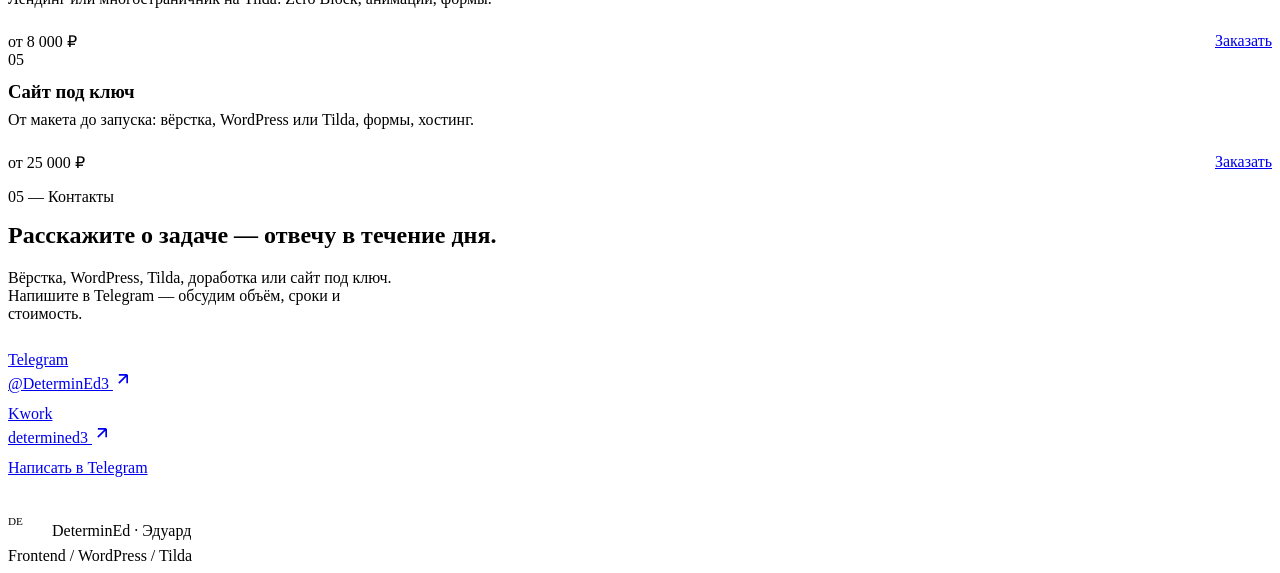
==== commit f2afbddc: "Add files via upload" ====
--- a/index.html
+++ b/index.html
@@ -83,7 +83,7 @@
 
   <!-- About -->
   <section id="about" class="section">
-    <div class="container about-grid" style="display:grid; gap:3rem">
+    <div class="container about-grid" style="display:grid; gap:1.75rem">
       <div class="reveal">
         <p class="section-label">01 — Обо мне</p>
         <h2 class="font-display text-4xl tracking-tight" style="margin:1rem 0 0">
@@ -161,11 +161,12 @@
         </div>
       </div>
 
-      <div class="projects-grid">
+      <div class="projects-slider-wrap">
+      <div class="projects-grid" id="projects-grid">
         <a href="projects/quanta.html" class="project-card reveal-scale reveal-delay-1" data-categories="tilda layout full">
           <div class="thumb"><img src="images/quanta.png" alt="Quanta System" loading="lazy" /></div>
           <div class="body">
-            <p class="text-xs text-muted uppercase" style="letter-spacing:0.05em">Tilda · лендинг</p>
+            <p class="text-xs text-muted uppercase" style="letter-spacing:0.05em">Tilda · многостраничный сайт</p>
             <h3>Quanta System</h3>
             <div style="margin-top:1rem; display:flex; flex-wrap:wrap; gap:0.5rem">
               <span class="tag-sm">Tilda</span><span class="tag-sm">Zero Block</span>
@@ -243,6 +244,9 @@
           </div>
         </a>
       </div>
+      <div class="projects-dots" id="projects-dots" aria-hidden="true"></div>
+      <p class="projects-hint">Листай проекты →</p>
+    </div>
     </div>
   </section>
 
@@ -306,7 +310,7 @@
 
   <!-- Contact -->
   <section id="contact" class="section">
-    <div class="container contact-grid" style="display:grid; gap:3rem">
+    <div class="container contact-grid" style="display:grid; gap:1.75rem">
       <div class="reveal">
         <p class="section-label">05 — Контакты</p>
         <h2 class="font-display text-4xl tracking-tight" style="margin:1rem 0 0">Расскажите о задаче — отвечу в течение дня.</h2>
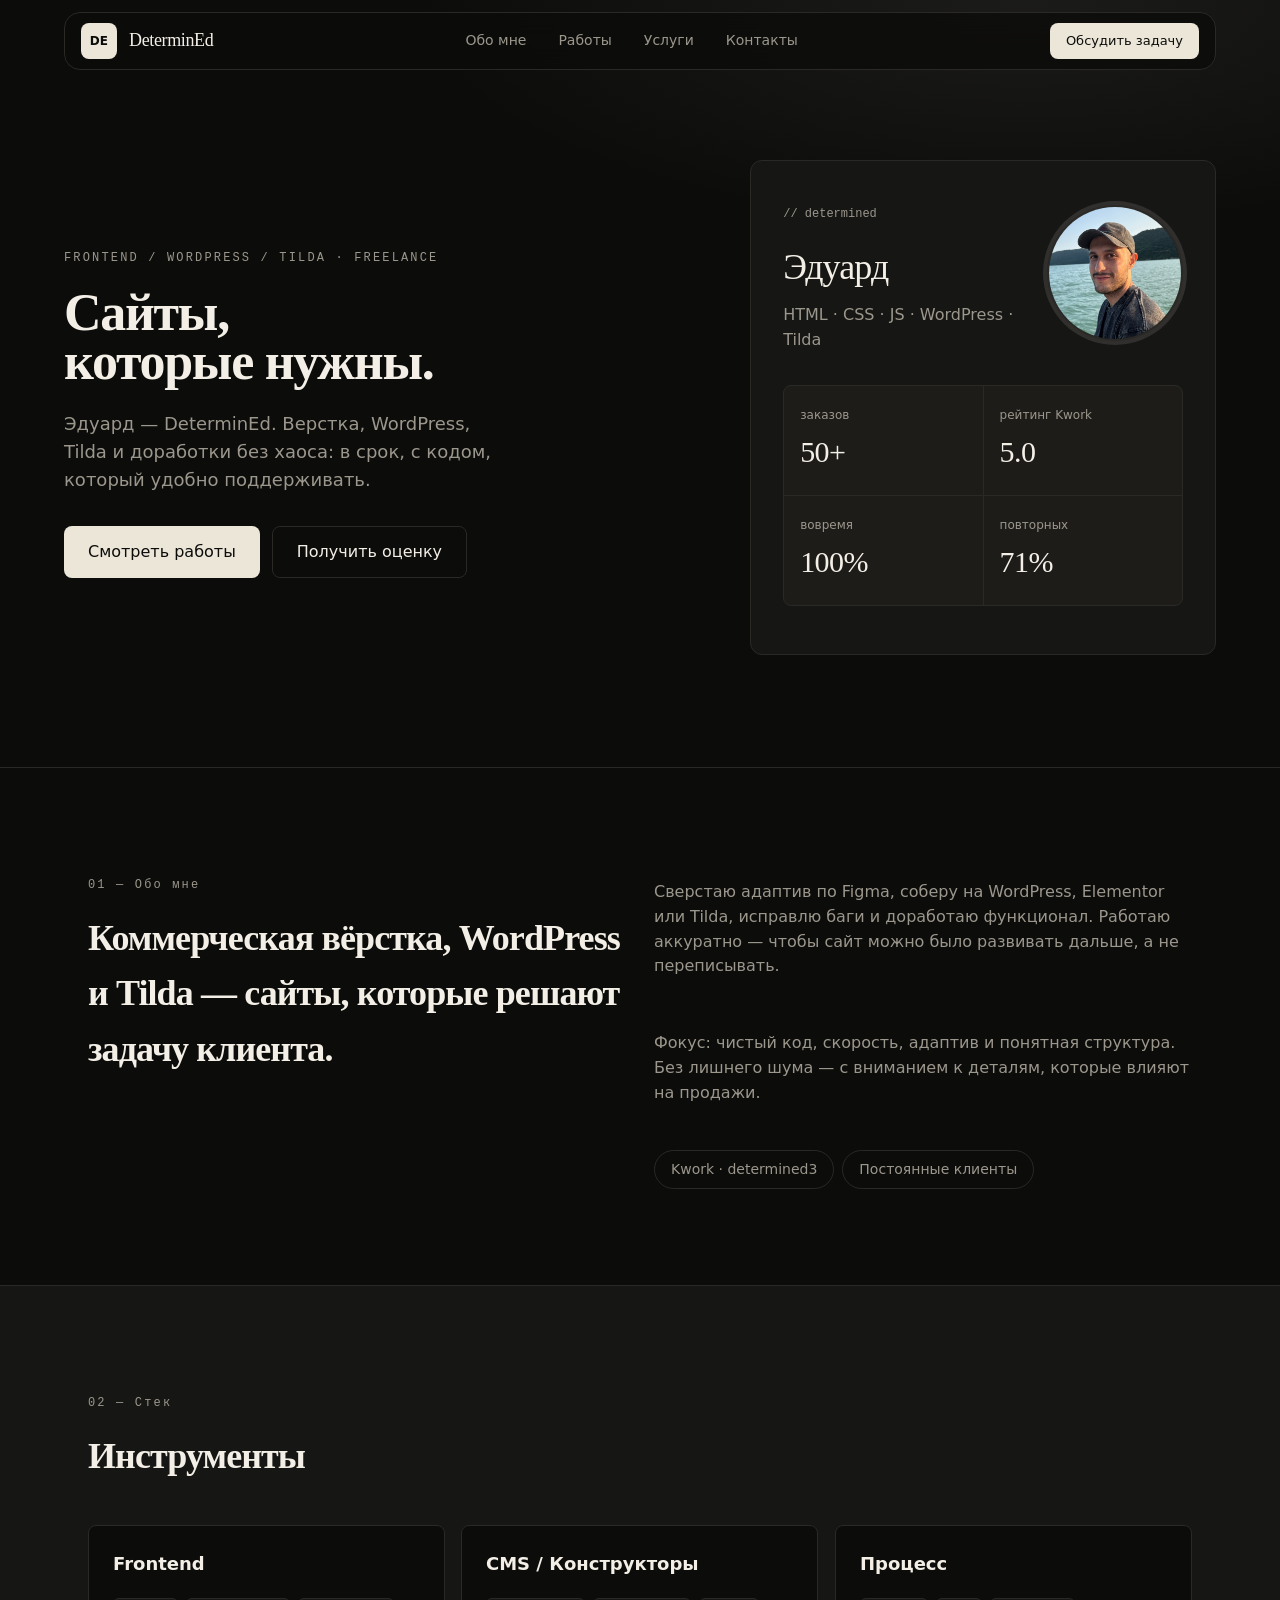
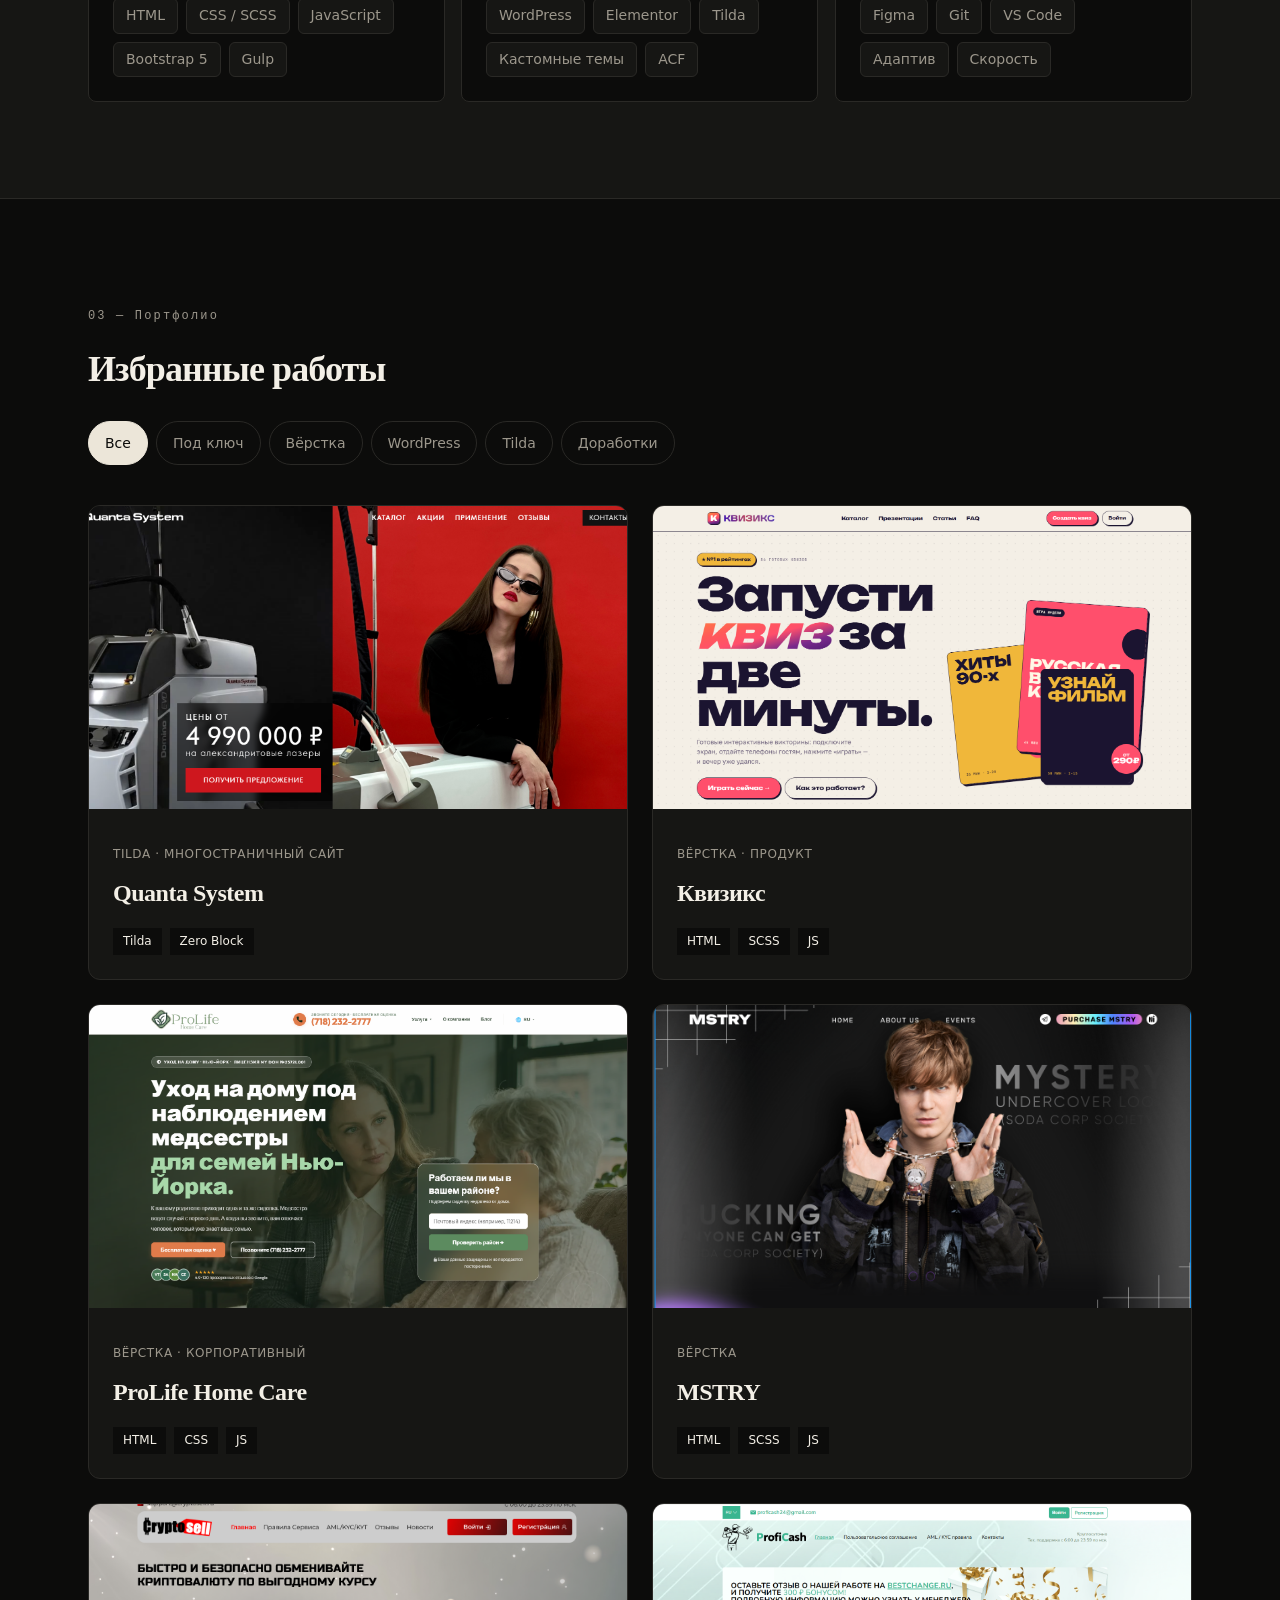
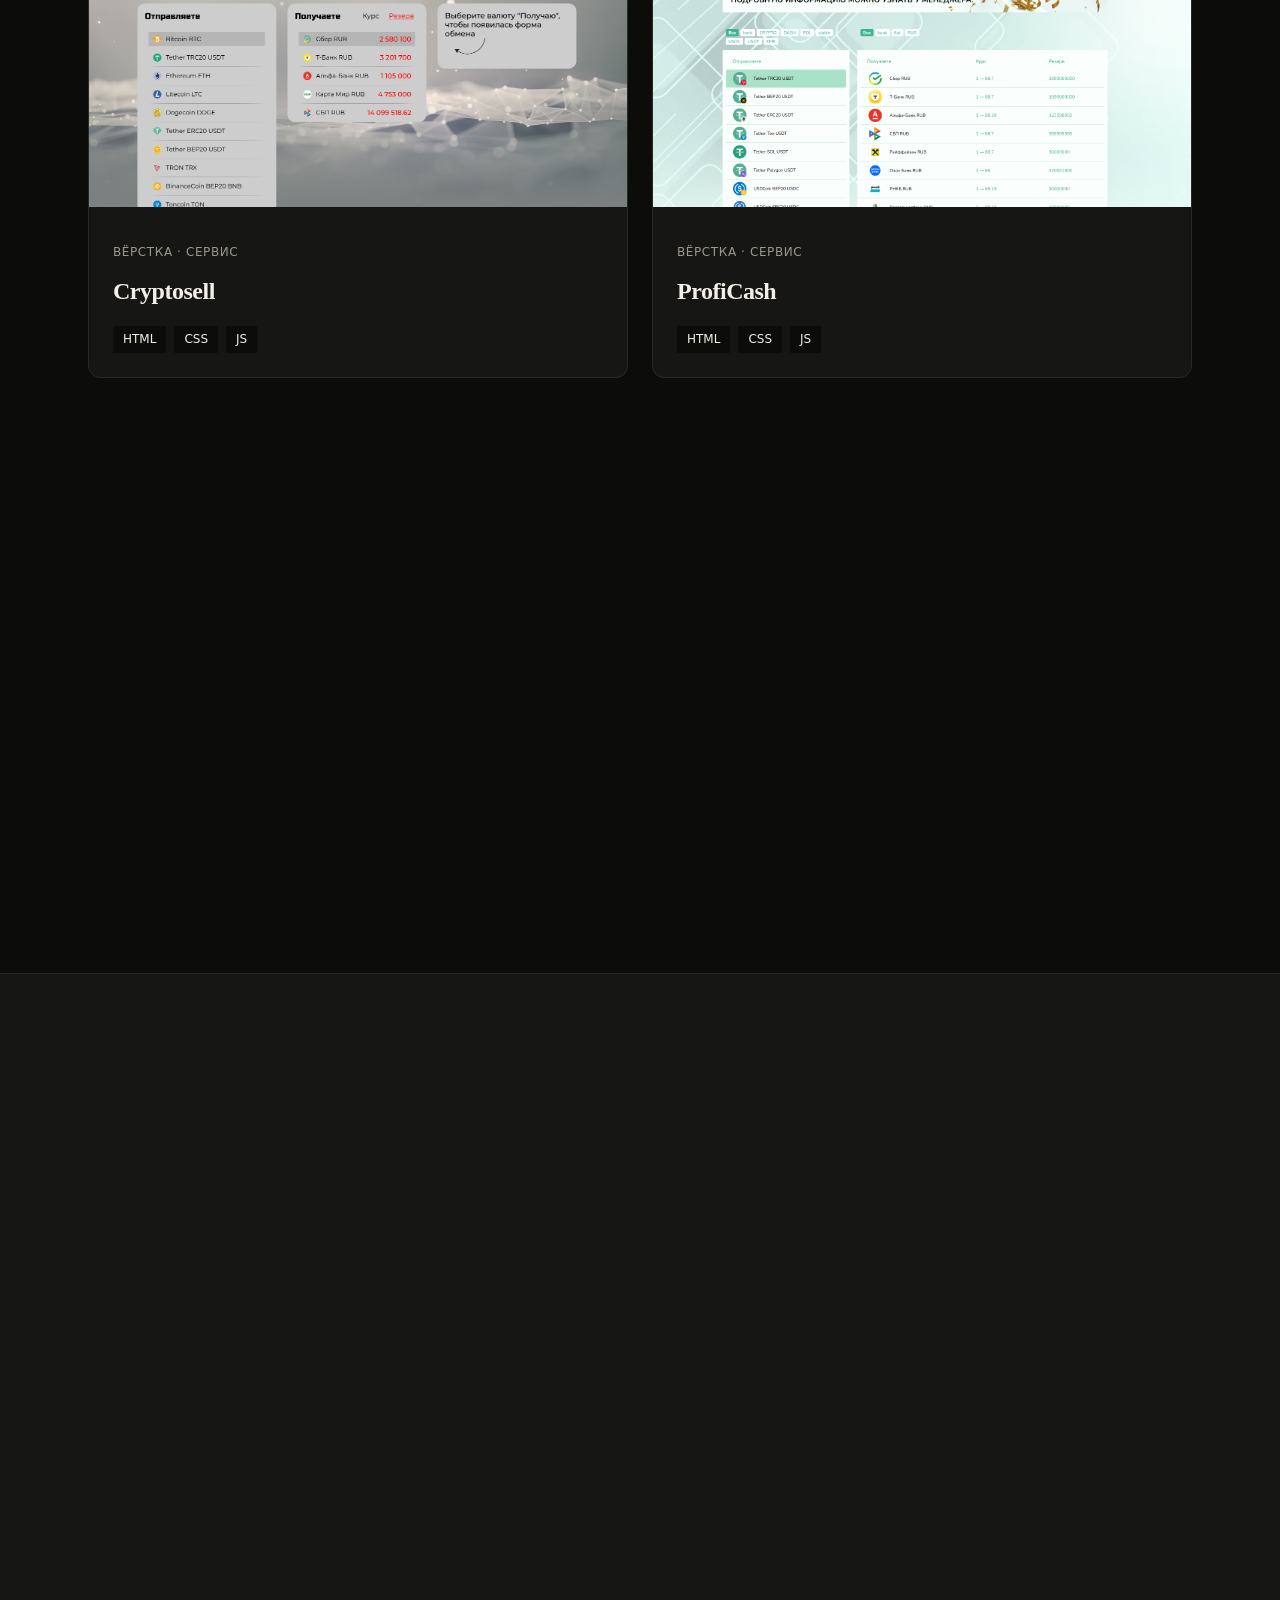
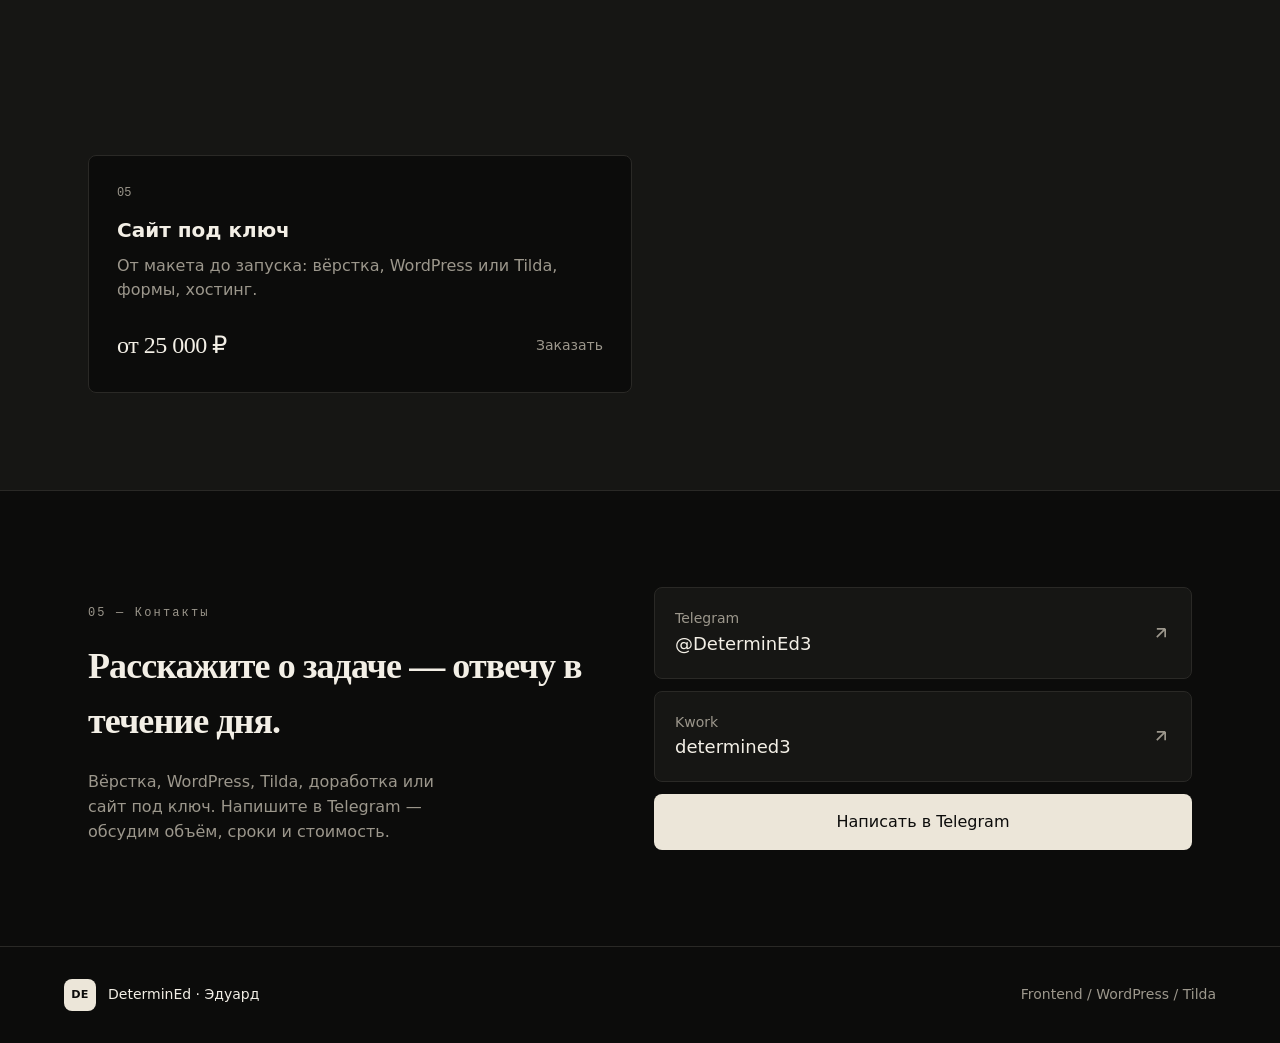
==== commit eefbf61c: "Update index.html" ====
--- a/index.html
+++ b/index.html
@@ -68,7 +68,7 @@
             <p class="text-muted" style="margin:0.5rem 0 0">HTML · CSS · JS · WordPress · Tilda</p>
           </div>
           <div class="hero-avatar-wrap">
-            <img src="images/avatar.jpg" alt="Эдуард" class="hero-avatar" width="96" height="96" />
+            <img src="images/avatar.JPG" alt="Эдуард" class="hero-avatar" width="96" height="96" />
           </div>
         </div>
         <dl class="stats">
--- a/css/styles.css
+++ b/css/styles.css
@@ -0,0 +1,682 @@
+/* DetermInEd portfolio — pure static */
+
+:root {
+  --bg: #0c0c0b;
+  --surface: #161614;
+  --surface-2: #1d1c19;
+  --fg: #f3efe6;
+  --muted: #9c978c;
+  --subtle: #6f6b63;
+  --primary: #ece6d9;
+  --primary-fg: #0c0c0b;
+  --border: #2a2926;
+  --font-sans: "Outfit", ui-sans-serif, system-ui, sans-serif;
+  --font-display: "Newsreader", "Iowan Old Style", "Times New Roman", serif;
+  --font-mono: "IBM Plex Mono", ui-monospace, Menlo, monospace;
+  --radius: 0.75rem;
+  --max: 72rem;
+}
+
+*, *::before, *::after { box-sizing: border-box; }
+
+html { scroll-behavior: smooth; }
+
+body {
+  margin: 0;
+  background: var(--bg);
+  color: var(--fg);
+  font-family: var(--font-sans);
+  line-height: 1.55;
+  -webkit-font-smoothing: antialiased;
+  min-height: 100vh;
+}
+
+::selection {
+  background: color-mix(in oklab, var(--primary) 30%, transparent);
+  color: var(--fg);
+}
+
+img { max-width: 100%; display: block; }
+
+a { color: inherit; text-decoration: none; }
+
+button {
+  font: inherit;
+  cursor: pointer;
+  border: none;
+  background: none;
+  color: inherit;
+}
+
+/* Typography */
+.font-display { font-family: var(--font-display); }
+.font-mono { font-family: var(--font-mono); }
+.text-muted { color: var(--muted); }
+.text-xs { font-size: 0.75rem; }
+.text-sm { font-size: 0.875rem; }
+.text-lg { font-size: 1.125rem; }
+.text-xl { font-size: 1.25rem; }
+.text-2xl { font-size: 1.5rem; }
+.text-3xl { font-size: 1.875rem; }
+.text-4xl { font-size: 2.25rem; }
+.text-5xl { font-size: 3rem; }
+.text-6xl { font-size: 3.75rem; }
+.text-7xl { font-size: 4.5rem; }
+.tracking-tight { letter-spacing: -0.025em; }
+.uppercase { text-transform: uppercase; }
+.leading-tight { line-height: 0.95; }
+
+/* Layout helpers */
+.container {
+  max-width: var(--max);
+  margin-inline: auto;
+  padding-inline: 1.1rem;
+}
+
+.section {
+  padding-block: 3.25rem;
+  border-top: 1px solid var(--border);
+  scroll-margin-top: 5rem;
+}
+
+.section-label {
+  font-family: var(--font-mono);
+  font-size: 0.75rem;
+  letter-spacing: 0.18em;
+  color: var(--muted);
+}
+
+/* Buttons */
+.btn {
+  display: inline-flex;
+  align-items: center;
+  justify-content: center;
+  height: 2.75rem;
+  padding-inline: 1.25rem;
+  border-radius: 0.5rem;
+  font-size: 0.875rem;
+  font-weight: 500;
+  transition: background 0.15s, color 0.15s, border-color 0.15s;
+  white-space: nowrap;
+}
+
+.btn-primary {
+  background: var(--primary);
+  color: var(--primary-fg);
+}
+.btn-primary:hover { filter: brightness(0.95); }
+
+.btn-outline {
+  border: 1px solid var(--border);
+  color: var(--fg);
+  background: transparent;
+}
+.btn-outline:hover { border-color: color-mix(in oklab, var(--primary) 40%, var(--border)); }
+
+.btn-lg { height: 3.25rem; padding-inline: 1.5rem; font-size: 1rem; }
+.btn-sm { height: 2.25rem; padding-inline: 1rem; font-size: 0.8125rem; }
+
+/* Nav */
+.site-header {
+  position: fixed;
+  inset-inline: 0;
+  top: 0;
+  z-index: 50;
+  padding: 0.75rem 0.75rem 0;
+}
+
+.nav-bar {
+  max-width: var(--max);
+  margin-inline: auto;
+  display: flex;
+  align-items: center;
+  justify-content: space-between;
+  gap: 1rem;
+  padding: 0.625rem 1rem;
+  border: 1px solid var(--border);
+  border-radius: 1rem;
+  background: color-mix(in oklab, var(--bg) 80%, transparent);
+  backdrop-filter: blur(12px);
+}
+
+.logo {
+  display: flex;
+  align-items: center;
+  gap: 0.75rem;
+}
+
+.logo-mark {
+  display: flex;
+  align-items: center;
+  justify-content: center;
+  width: 2.25rem;
+  height: 2.25rem;
+  border-radius: 0.5rem;
+  background: var(--primary);
+  color: var(--primary-fg);
+  font-size: 0.75rem;
+  font-weight: 600;
+  letter-spacing: 0.02em;
+}
+
+.logo-text {
+  font-family: var(--font-display);
+  font-size: 1.125rem;
+  letter-spacing: -0.02em;
+}
+
+.nav-links {
+  display: none;
+  align-items: center;
+  gap: 2rem;
+}
+
+.nav-links a {
+  font-size: 0.875rem;
+  color: var(--muted);
+  transition: color 0.15s;
+}
+.nav-links a:hover { color: var(--fg); }
+
+.nav-cta { display: none; }
+
+.menu-btn {
+  display: flex;
+  align-items: center;
+  justify-content: center;
+  width: 2.75rem;
+  height: 2.75rem;
+  border-radius: 0.75rem;
+}
+
+.mobile-menu {
+  max-width: var(--max);
+  margin: 0.5rem auto 0;
+  border: 1px solid var(--border);
+  border-radius: 1rem;
+  background: var(--surface);
+  overflow: hidden;
+  display: none;
+}
+.mobile-menu.open { display: block; }
+
+.mobile-menu a {
+  display: block;
+  padding: 0.75rem 1rem;
+  font-size: 1rem;
+  border-radius: 0.75rem;
+}
+.mobile-menu .btn { width: calc(100% - 1.5rem); margin: 0.5rem 0.75rem 0.75rem; }
+
+/* Hero */
+.hero h1 {
+  font-size: 2.6rem;
+  line-height: 0.95;
+}
+@media (min-width: 640px) {
+  .hero h1 { font-size: 3.25rem; }
+}
+
+.hero {
+  position: relative;
+  overflow: hidden;
+  padding: 6.25rem 1.1rem 2.75rem;
+}
+.hero::before {
+  content: "";
+  position: absolute;
+  inset: 0;
+  background: radial-gradient(80% 50% at 80% 0%, color-mix(in oklab, var(--primary) 7%, transparent), transparent 60%);
+  pointer-events: none;
+}
+
+.hero-grid {
+  position: relative;
+  max-width: var(--max);
+  margin-inline: auto;
+  display: grid;
+  gap: 1.75rem;
+}
+
+.hero-card {
+  border: 1px solid var(--border);
+  border-radius: 0.75rem;
+  background: var(--surface);
+  padding: 1.5rem;
+}
+
+.hero-card-top {
+  display: flex;
+  align-items: center;
+  justify-content: space-between;
+  gap: 1rem;
+}
+
+.hero-avatar-wrap {
+  width: 5.5rem;
+  height: 5.5rem;
+  border-radius: 50%;
+  overflow: hidden;
+  flex-shrink: 0;
+  border: 2px solid var(--border);
+  box-shadow: 0 0 0 4px color-mix(in oklab, var(--primary) 12%, transparent);
+  background: var(--surface-2);
+}
+
+.hero-avatar {
+  width: 100%;
+  height: 100%;
+  object-fit: unset;
+  /* Крути эти % чтобы сдвинуть лицо: X Y */
+  object-position: 45% 28%;
+  display: block;
+}
+
+@media (min-width: 768px) {
+  .hero-avatar-wrap {
+    width: 8.5rem;
+    height: 8.5rem;
+  }
+}
+
+
+.stats {
+  display: grid;
+  grid-template-columns: 1fr 1fr;
+  gap: 1px;
+  margin-top: 2rem;
+  border: 1px solid var(--border);
+  border-radius: 0.5rem;
+  overflow: hidden;
+  background: var(--border);
+}
+
+.stats > div {
+  background: var(--surface-2);
+  padding: 1.25rem 1rem;
+}
+
+.stats dt { font-size: 0.75rem; color: var(--muted); }
+.stats dd {
+  margin: 0.25rem 0 0;
+  font-family: var(--font-display);
+  font-size: 1.875rem;
+  letter-spacing: -0.02em;
+  font-variant-numeric: tabular-nums;
+}
+
+/* Cards & tags */
+.tag {
+  display: inline-block;
+  padding: 0.375rem 0.75rem;
+  border: 1px solid var(--border);
+  border-radius: 0.375rem;
+  font-size: 0.875rem;
+  color: var(--muted);
+  background: var(--surface);
+}
+
+.tag-sm {
+  padding: 0.25rem 0.625rem;
+  font-size: 0.75rem;
+  background: var(--bg);
+  border: none;
+}
+
+.pill {
+  display: inline-block;
+  padding: 0.5rem 1rem;
+  border: 1px solid var(--border);
+  border-radius: 999px;
+  font-size: 0.875rem;
+  transition: border-color 0.15s;
+}
+.pill:hover { border-color: color-mix(in oklab, var(--primary) 40%, var(--border)); }
+
+/* Filter buttons */
+.filter-btn {
+  height: 2.75rem;
+  padding-inline: 1rem;
+  border-radius: 999px;
+  border: 1px solid var(--border);
+  font-size: 0.875rem;
+  color: var(--muted);
+  transition: all 0.15s;
+}
+.filter-btn:hover { color: var(--fg); }
+.filter-btn.active {
+  border-color: var(--primary);
+  background: var(--primary);
+  color: var(--primary-fg);
+}
+
+/* Project cards + mobile slider */
+.projects-slider-wrap {
+  margin-top: 1.5rem;
+  position: relative;
+}
+
+.projects-grid {
+  display: flex;
+  gap: 1rem;
+  margin-top: 0;
+  overflow-x: auto;
+  scroll-snap-type: x mandatory;
+  scroll-behavior: smooth;
+  -webkit-overflow-scrolling: touch;
+  padding-bottom: 0.5rem;
+  margin-inline: -1.1rem;
+  padding-inline: 1.1rem;
+  scrollbar-width: none;
+}
+.projects-grid::-webkit-scrollbar { display: none; }
+
+.projects-grid .project-card {
+  flex: 0 0 min(85vw, 20rem);
+  scroll-snap-align: start;
+  max-width: 20rem;
+}
+
+.projects-dots {
+  display: flex;
+  justify-content: center;
+  gap: 0.4rem;
+  margin-top: 1rem;
+}
+.projects-dots button {
+  width: 0.45rem;
+  height: 0.45rem;
+  border-radius: 999px;
+  background: var(--border);
+  padding: 0;
+  transition: background 0.15s, width 0.15s;
+}
+.projects-dots button.active {
+  background: var(--primary);
+  width: 1.1rem;
+}
+
+.projects-hint {
+  display: block;
+  margin-top: 0.75rem;
+  font-size: 0.75rem;
+  color: var(--subtle);
+  text-align: center;
+}
+
+.project-card {
+  display: block;
+  overflow: hidden;
+  border: 1px solid var(--border);
+  border-radius: 0.75rem;
+  background: var(--surface);
+  transition: border-color 0.2s, transform 0.2s;
+}
+.project-card:hover {
+  border-color: color-mix(in oklab, var(--primary) 30%, var(--border));
+  transform: translateY(-2px);
+}
+
+.project-card .thumb {
+  aspect-ratio: 16 / 9;
+  overflow: hidden;
+  background: var(--surface-2);
+}
+.project-card .thumb img {
+  width: 100%;
+  height: 100%;
+  object-fit: cover;
+  transition: transform 0.5s ease-out;
+}
+.project-card:hover .thumb img { transform: scale(1.03); }
+
+.project-card .body { padding: 1.5rem; }
+
+.project-card h3 {
+  margin: 0.5rem 0 0;
+  font-family: var(--font-display);
+  font-size: 1.5rem;
+  letter-spacing: -0.02em;
+}
+
+/* Service cards */
+.services-grid {
+  display: grid;
+  gap: 1rem;
+  margin-top: 2.5rem;
+}
+
+.service-card {
+  display: flex;
+  flex-direction: column;
+  border: 1px solid var(--border);
+  border-radius: 0.5rem;
+  background: var(--bg);
+  padding: 1.75rem;
+}
+
+.service-card .price {
+  font-family: var(--font-display);
+  font-size: 1.5rem;
+  letter-spacing: -0.02em;
+}
+
+/* Contact links */
+.contact-link {
+  display: flex;
+  align-items: center;
+  justify-content: space-between;
+  padding: 1.25rem 1.25rem;
+  border: 1px solid var(--border);
+  border-radius: 0.5rem;
+  background: var(--surface);
+  transition: border-color 0.15s;
+}
+.contact-link:hover {
+  border-color: color-mix(in oklab, var(--primary) 35%, var(--border));
+}
+
+/* Footer */
+.site-footer {
+  border-top: 1px solid var(--border);
+  padding: 2rem 1.5rem;
+}
+.footer-inner {
+  max-width: var(--max);
+  margin-inline: auto;
+  display: flex;
+  flex-direction: column;
+  align-items: center;
+  gap: 1rem;
+  text-align: center;
+}
+
+/* Project detail page */
+.project-page { padding: 6.25rem 1.1rem 3rem; }
+.back-link {
+  display: inline-flex;
+  align-items: center;
+  gap: 0.5rem;
+  height: 2.75rem;
+  font-size: 0.875rem;
+  color: var(--muted);
+  transition: color 0.15s;
+}
+.back-link:hover { color: var(--fg); }
+
+.project-hero-img {
+  max-width: 73rem;
+  margin: 3rem auto 0;
+  border: 1px solid var(--border);
+  border-radius: 0.75rem;
+  overflow: hidden;
+}
+.project-hero-img img {
+  width: 100%;
+  /* aspect-ratio: 16 / 9; */
+  object-fit: cover;
+}
+
+.done-list {
+  list-style: none;
+  padding: 0;
+  margin: 1rem 0 0;
+}
+.done-list li {
+  display: flex;
+  gap: 0.75rem;
+  color: var(--muted);
+  margin-bottom: 0.5rem;
+}
+.done-list li::before {
+  content: "";
+  flex-shrink: 0;
+  width: 0.375rem;
+  height: 0.375rem;
+  margin-top: 0.55rem;
+  border-radius: 50%;
+  background: var(--primary);
+}
+
+/* Stack grid */
+.stack-grid {
+  display: grid;
+  gap: 1rem;
+  margin-top: 2.5rem;
+}
+.stack-card {
+  border: 1px solid var(--border);
+  border-radius: 0.5rem;
+  background: var(--bg);
+  padding: 1.5rem;
+}
+
+/* Responsive */
+@media (min-width: 768px) {
+  .nav-links { display: flex; }
+  .nav-cta { display: block; }
+  .menu-btn { display: none; }
+  .mobile-menu { display: none !important; }
+
+  .container { padding-inline: 1.5rem; }
+  .section {
+    padding-block: 6rem;
+    scroll-margin-top: 6rem;
+  }
+
+  .hero { padding: 10rem 1.5rem 7rem; }
+  .hero-grid {
+    grid-template-columns: 1.15fr 0.85fr;
+    align-items: center;
+    gap: 3.5rem;
+  }
+  .hero-card { padding: 2rem; }
+
+  .text-5xl { font-size: 3rem; }
+  .text-6xl { font-size: 3.75rem; }
+  .text-7xl { font-size: 4.5rem; }
+
+  .projects-slider-wrap { margin-top: 2.5rem; }
+  .projects-grid {
+    display: grid;
+    grid-template-columns: 1fr 1fr;
+    gap: 1.5rem;
+    overflow: visible;
+    margin-inline: 0;
+    padding-inline: 0;
+    padding-bottom: 0;
+    scroll-snap-type: none;
+  }
+  .projects-grid .project-card {
+    flex: none;
+    max-width: none;
+    scroll-snap-align: none;
+  }
+  .projects-dots,
+  .projects-hint { display: none; }
+
+  .services-grid { grid-template-columns: 1fr 1fr; }
+  .stack-grid { grid-template-columns: 1fr 1fr 1fr; }
+
+  .footer-inner {
+    flex-direction: row;
+    justify-content: space-between;
+    text-align: left;
+  }
+
+  .project-page { padding: 8rem 1.5rem 5rem; }
+}
+
+@media (min-width: 1024px) {
+  .about-grid { grid-template-columns: 1fr 1fr; }
+  .contact-grid { grid-template-columns: 1fr 1fr; align-items: center; }
+}
+
+/* ===== Appear / reveal animations ===== */
+.reveal {
+  opacity: 0;
+  transform: translateY(28px);
+  transition:
+    opacity 0.7s cubic-bezier(0.22, 1, 0.36, 1),
+    transform 0.7s cubic-bezier(0.22, 1, 0.36, 1);
+  will-change: opacity, transform;
+}
+
+.reveal.is-visible {
+  opacity: 1;
+  transform: translateY(0);
+}
+
+/* Stagger delays for children */
+.reveal-delay-1 { transition-delay: 0.08s; }
+.reveal-delay-2 { transition-delay: 0.16s; }
+.reveal-delay-3 { transition-delay: 0.24s; }
+.reveal-delay-4 { transition-delay: 0.32s; }
+.reveal-delay-5 { transition-delay: 0.40s; }
+.reveal-delay-6 { transition-delay: 0.48s; }
+
+/* Soft scale variant for cards */
+.reveal-scale {
+  opacity: 0;
+  transform: translateY(20px) scale(0.97);
+  transition:
+    opacity 0.65s cubic-bezier(0.22, 1, 0.36, 1),
+    transform 0.65s cubic-bezier(0.22, 1, 0.36, 1);
+  will-change: opacity, transform;
+}
+.reveal-scale.is-visible {
+  opacity: 1;
+  transform: translateY(0) scale(1);
+}
+
+/* Hero: animate on load, not on scroll */
+.hero-animate {
+  opacity: 0;
+  transform: translateY(20px);
+  animation: heroIn 0.85s cubic-bezier(0.22, 1, 0.36, 1) forwards;
+}
+.hero-animate-delay { animation-delay: 0.15s; }
+.hero-animate-delay-2 { animation-delay: 0.28s; }
+
+@keyframes heroIn {
+  to {
+    opacity: 1;
+    transform: translateY(0);
+  }
+}
+
+@media (prefers-reduced-motion: reduce) {
+  html { scroll-behavior: auto; }
+  *, *::before, *::after {
+    animation-duration: 0.01ms !important;
+    transition-duration: 0.01ms !important;
+  }
+  .reveal,
+  .reveal-scale,
+  .hero-animate {
+    opacity: 1 !important;
+    transform: none !important;
+    animation: none !important;
+    transition: none !important;
+  }
+}
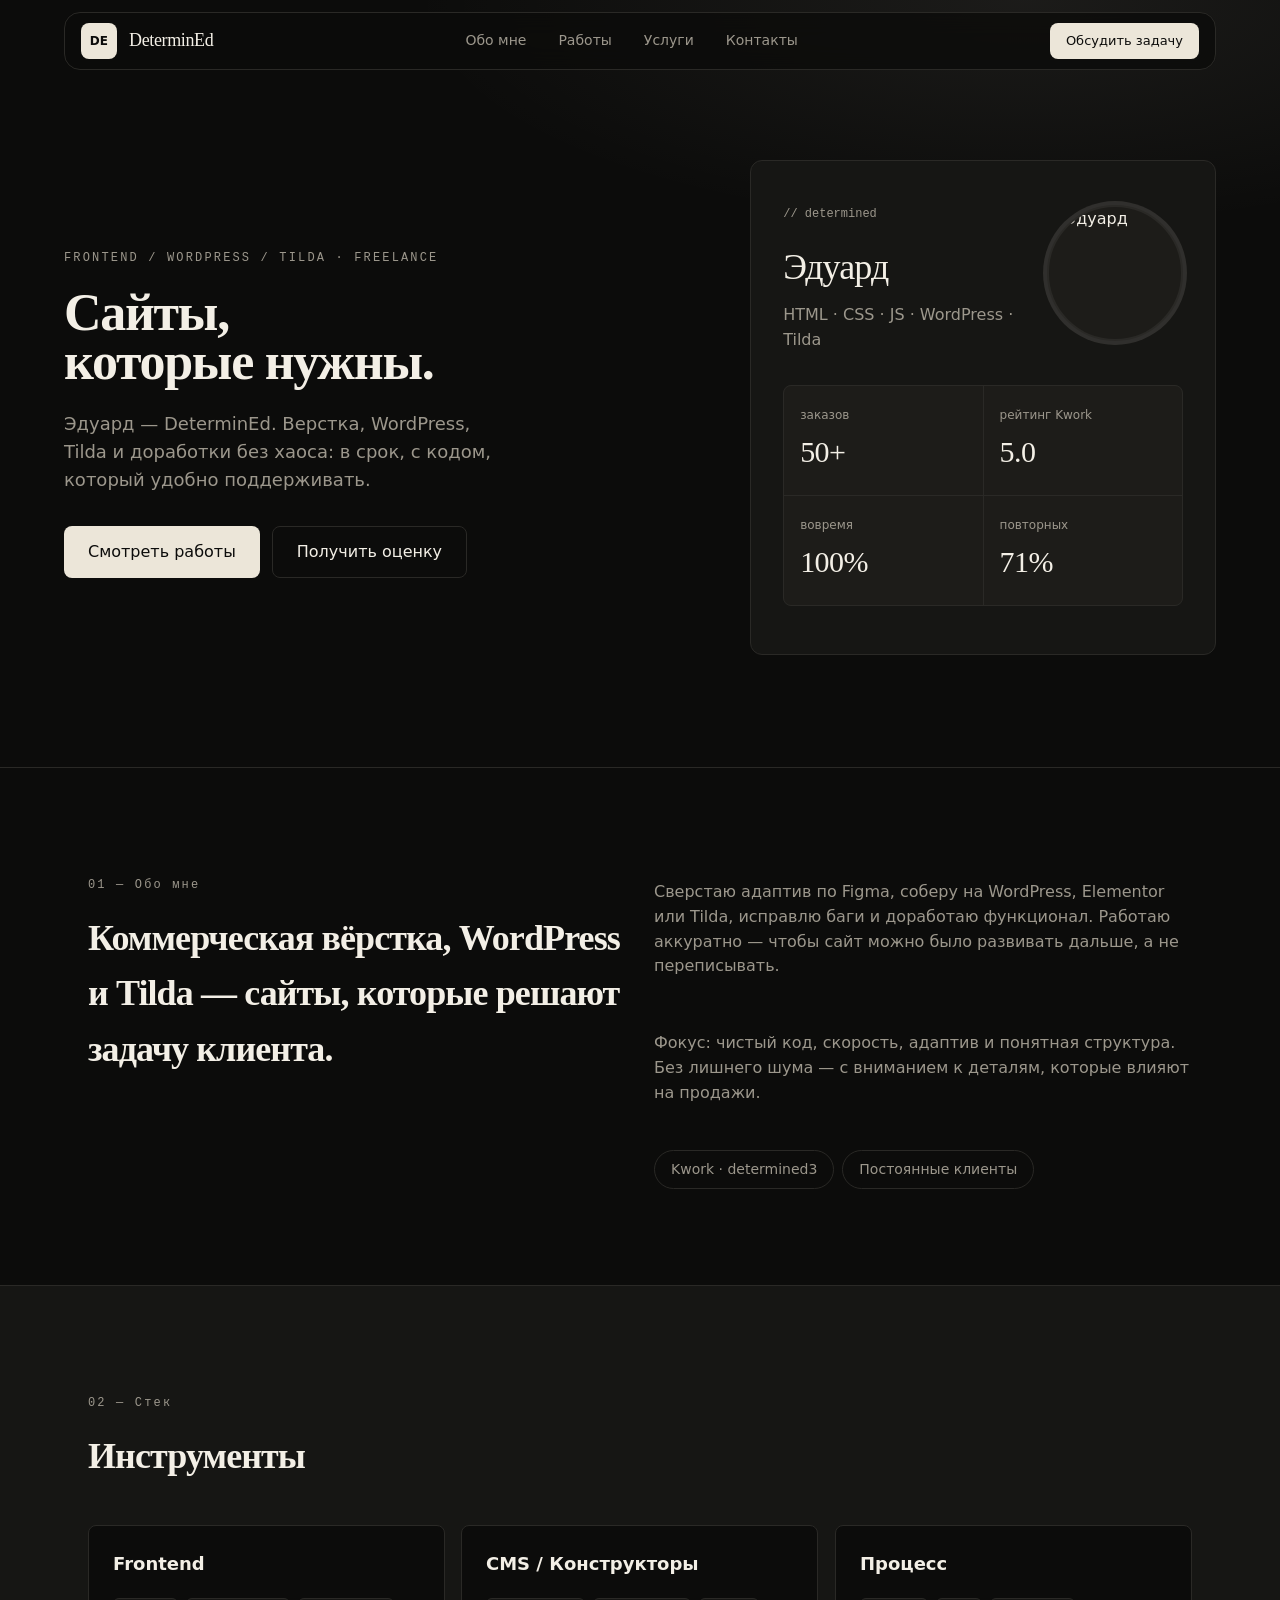
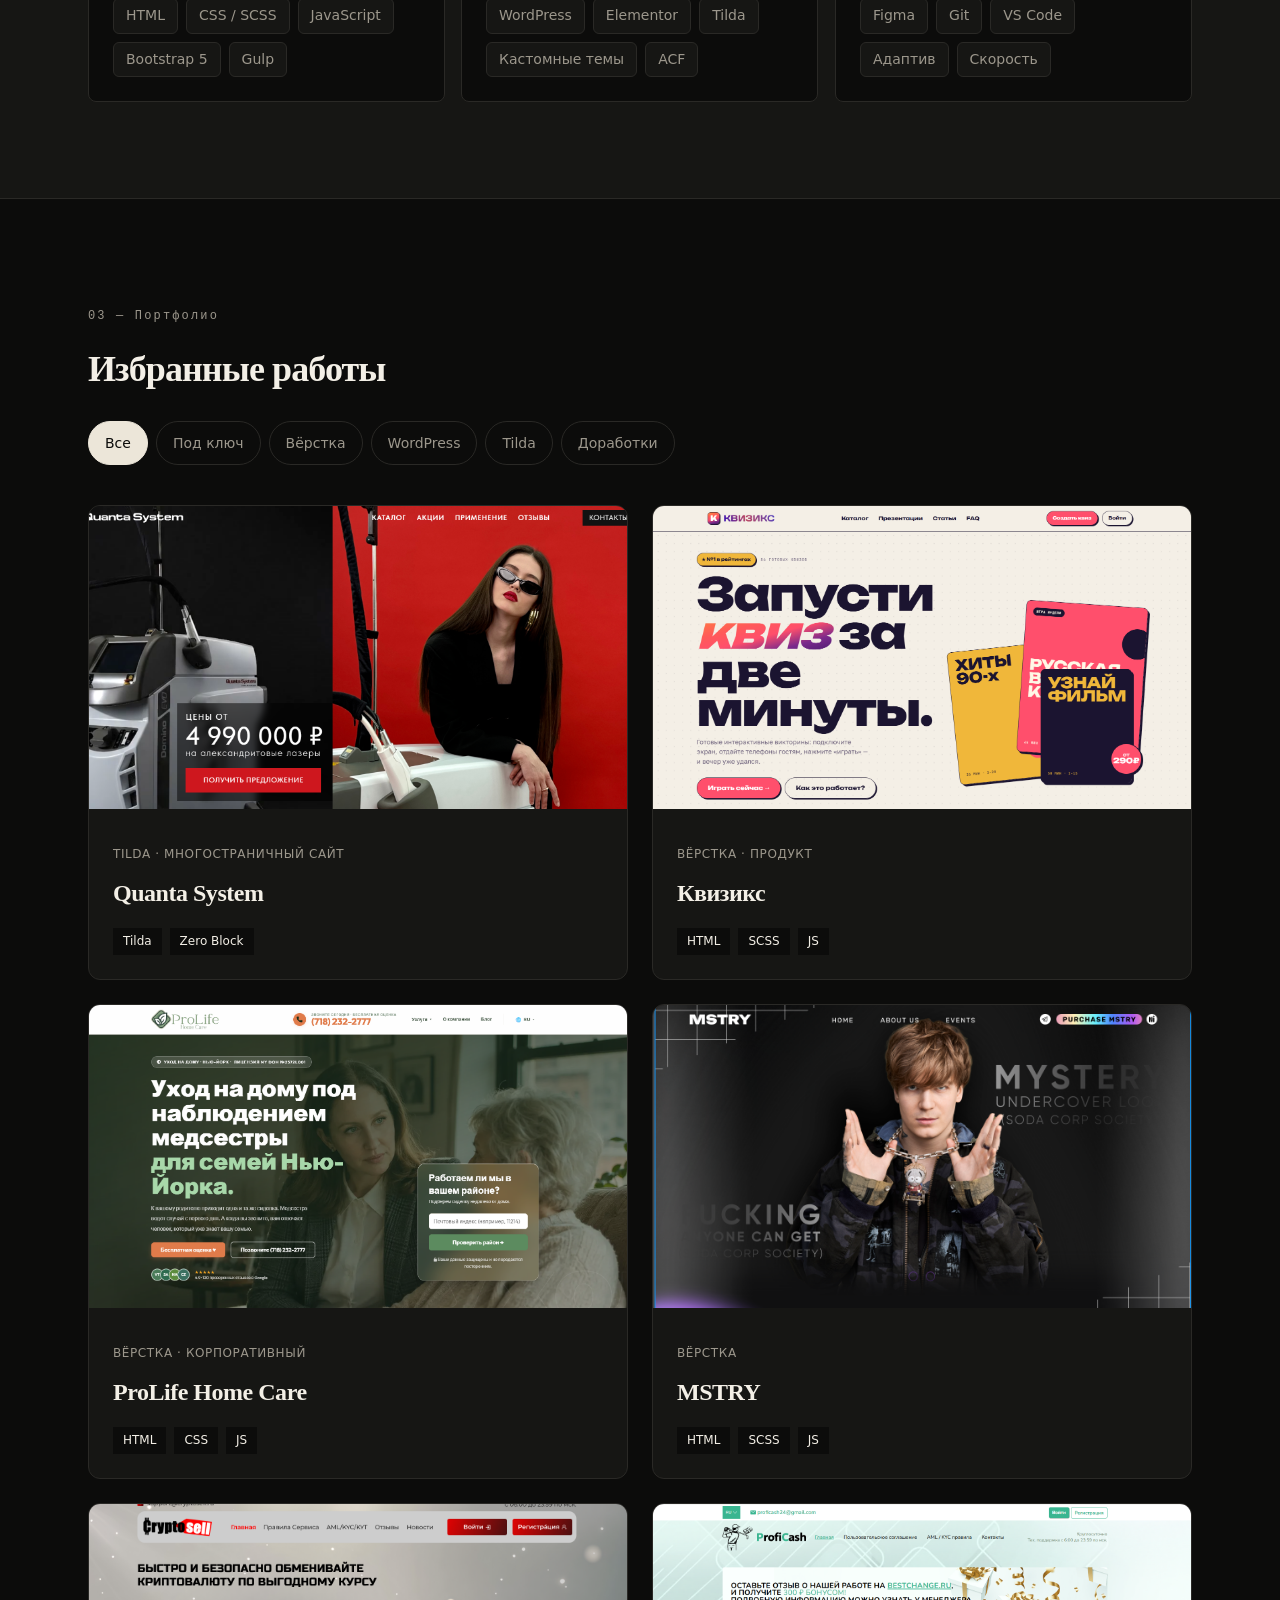
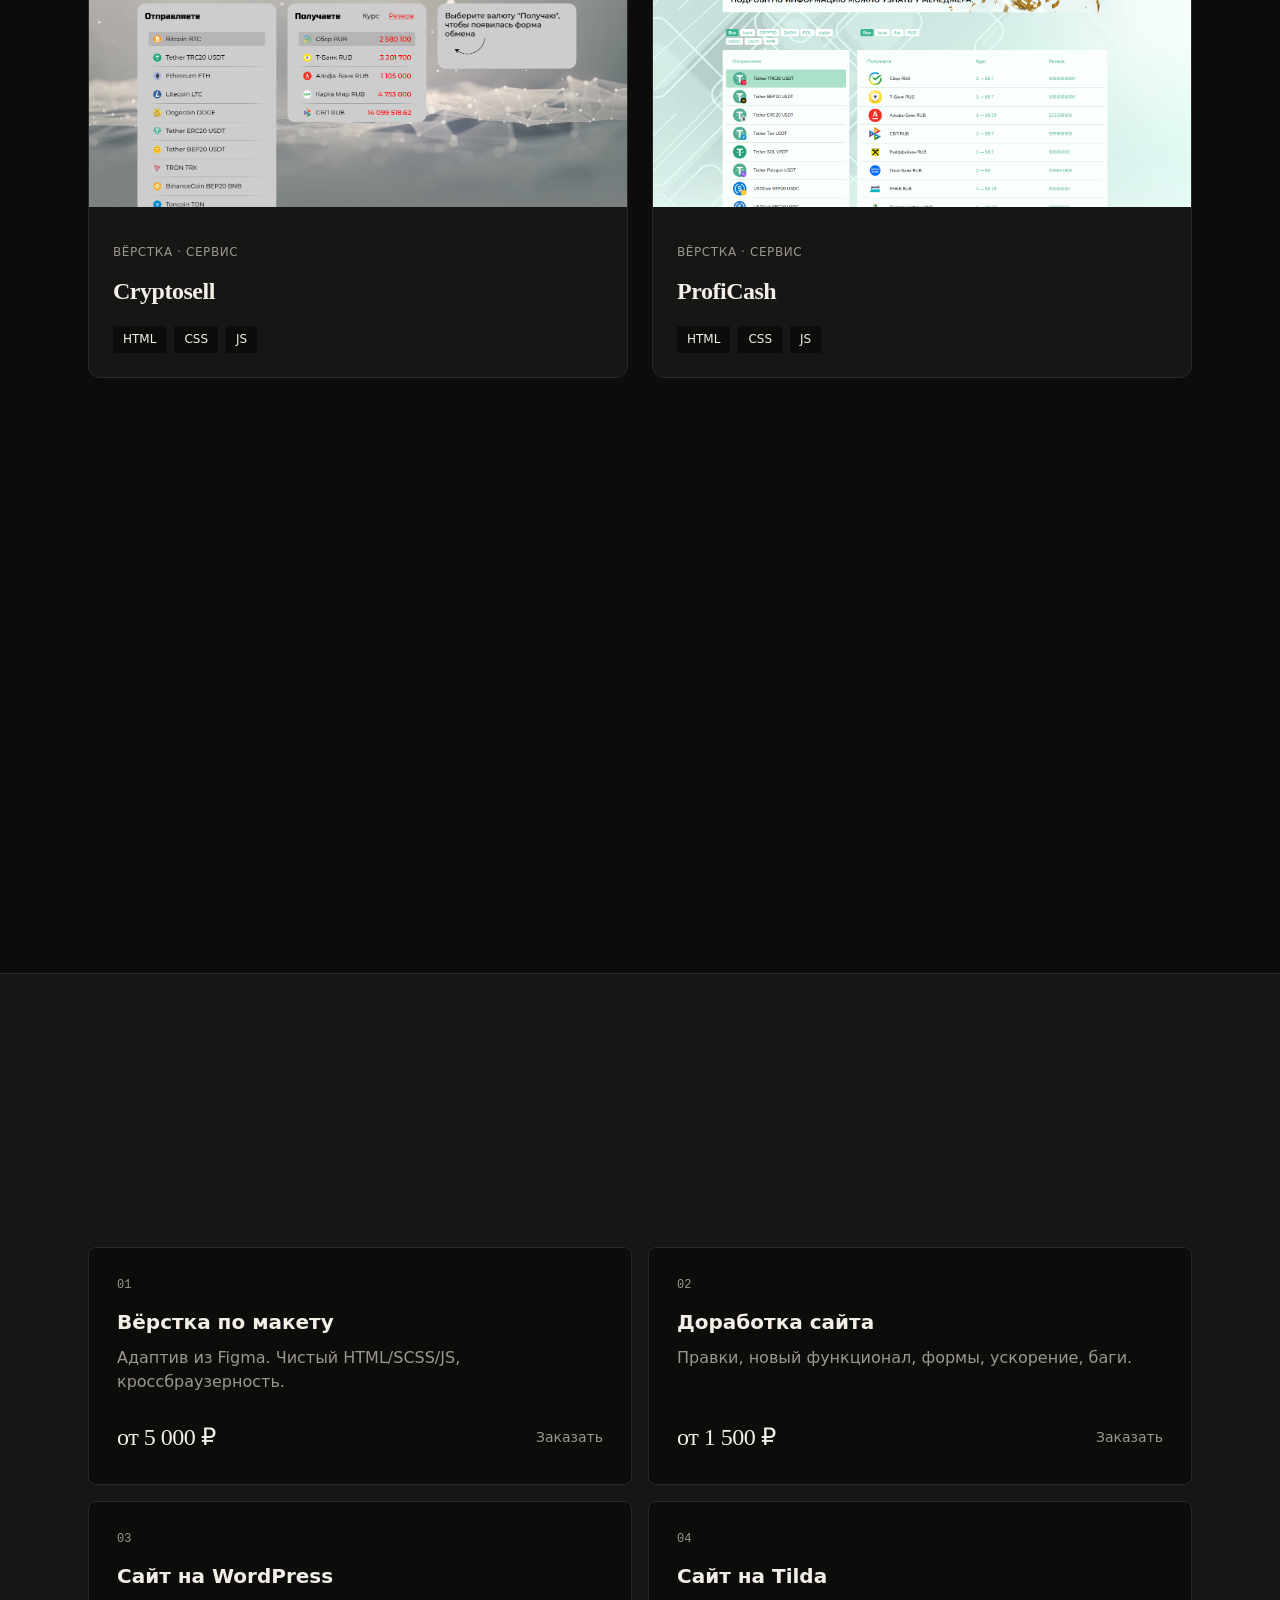
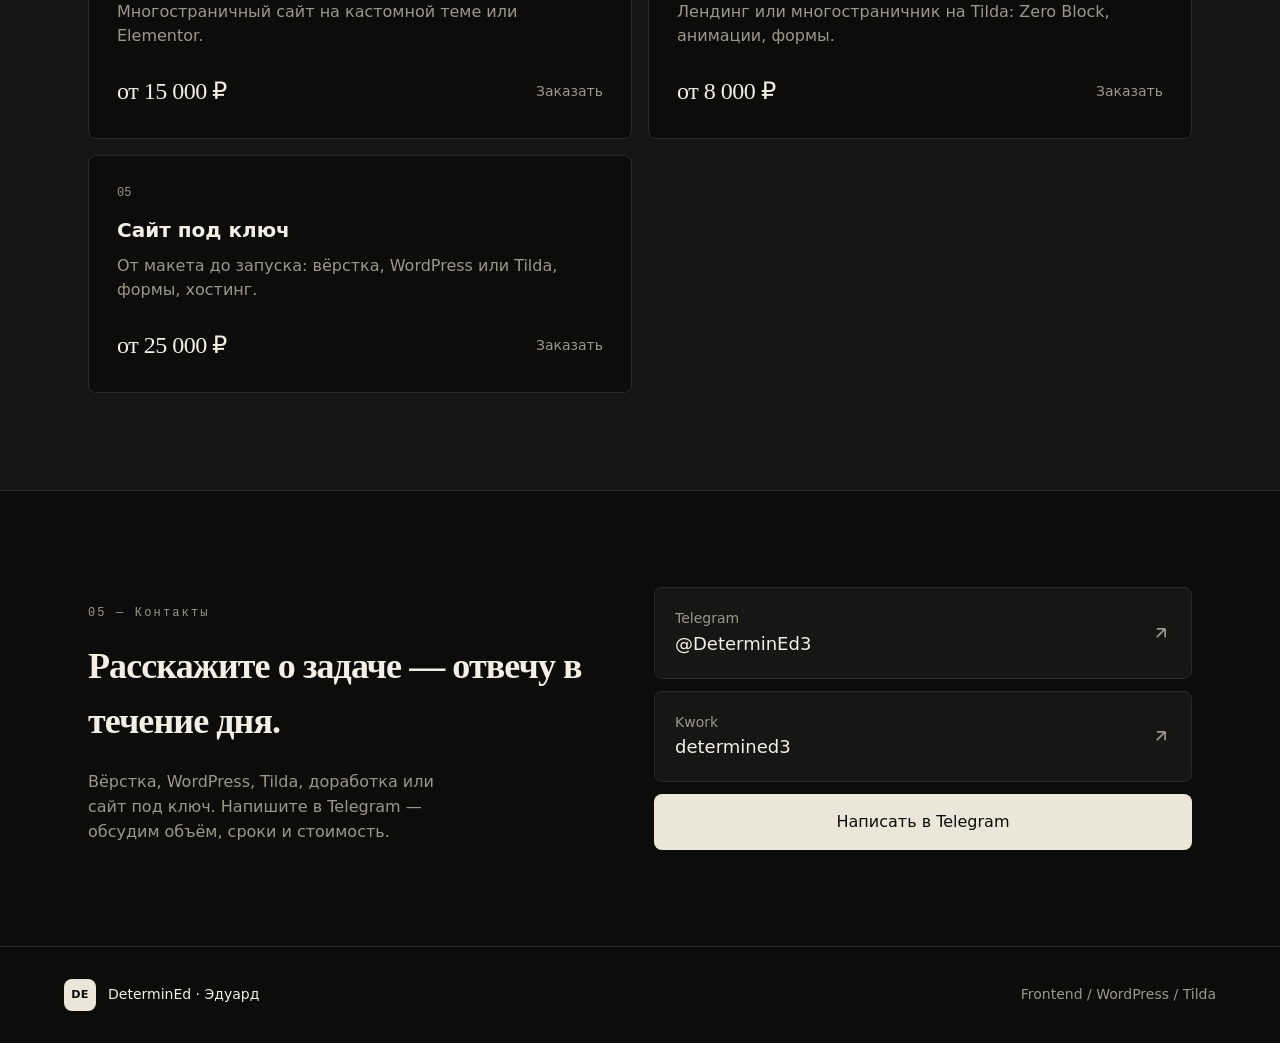
==== commit d35b9736: "Update index.html" ====
--- a/index.html
+++ b/index.html
@@ -68,7 +68,7 @@
             <p class="text-muted" style="margin:0.5rem 0 0">HTML · CSS · JS · WordPress · Tilda</p>
           </div>
           <div class="hero-avatar-wrap">
-            <img src="images/avatar.JPG" alt="Эдуард" class="hero-avatar" width="96" height="96" />
+            <img src="images/avatar.jpg" alt="Эдуард" class="hero-avatar" width="96" height="96" />
           </div>
         </div>
         <dl class="stats">
